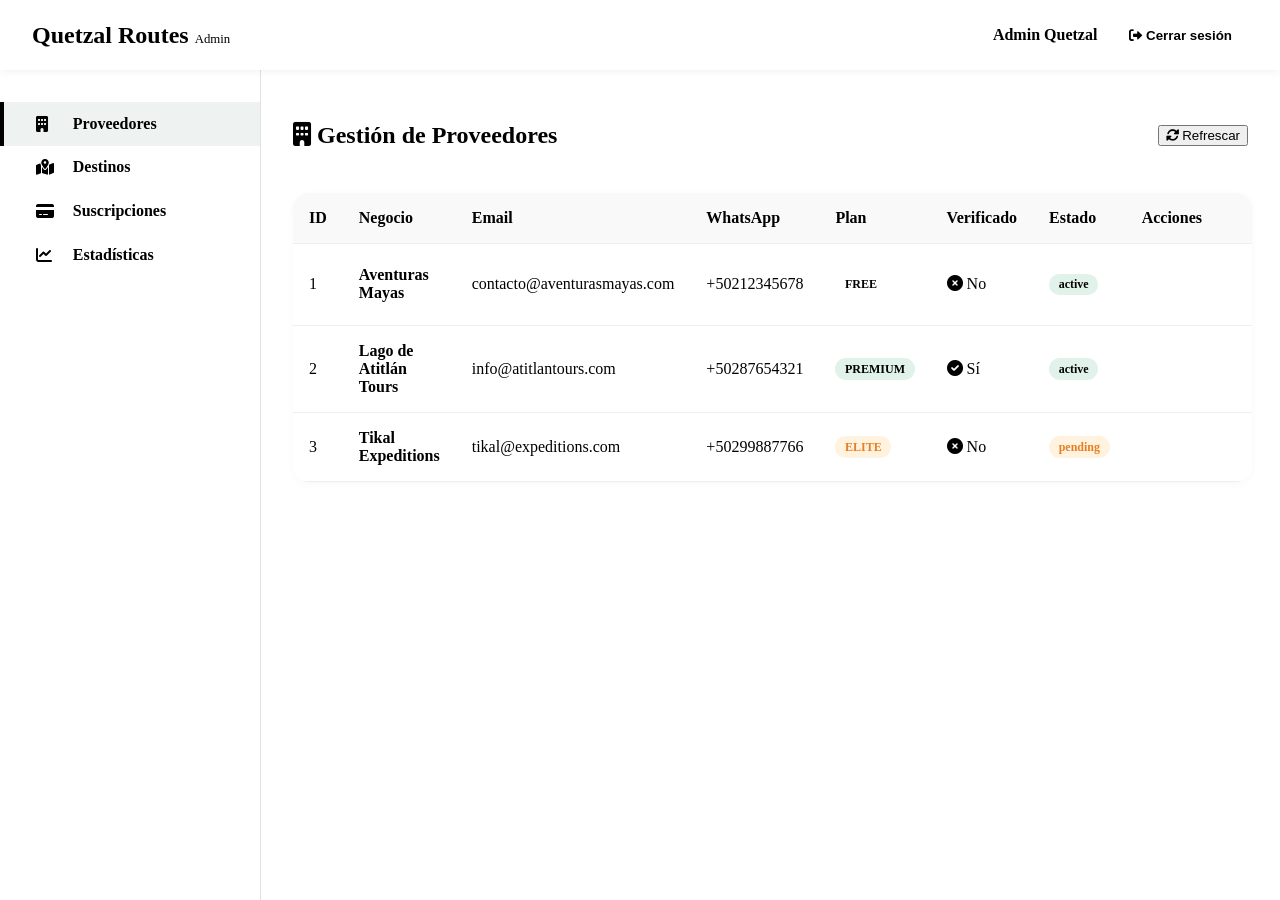
==== Fronted/html/admin.html @ 0e850593 "First commit" ====
<!DOCTYPE html>
<html lang="es">
<head>
  <meta charset="UTF-8">
  <meta name="viewport" content="width=device-width, initial-scale=1.0, user-scalable=yes">
  <title>Quetzal Routes | Panel de Administración</title>
  <!-- Google Fonts -->
  <link href="https://fonts.googleapis.com/css2?family=Montserrat:wght@400;500;600;700;800&family=Open+Sans:wght@400;600;700&display=swap" rel="stylesheet">
  <!-- Font Awesome 6 (gratuito) para iconos -->
  <link rel="stylesheet" href="https://cdnjs.cloudflare.com/ajax/libs/font-awesome/6.0.0-beta3/css/all.min.css">
  <!-- Estilos base y componentes -->
  <link rel="stylesheet" href="css/base.css">
  <link rel="stylesheet" href="css/components.css">
  <style>
    /* Estilos específicos del panel de admin */
    :root {
      --admin-sidebar-width: 260px;
      --admin-header-height: 70px;
    }

    body {
      background-color: var(--blanco-crudo);
      margin: 0;
      padding: 0;
      font-family: var(--font-cuerpo);
    }

    /* Header de admin */
    .admin-header {
      background: white;
      box-shadow: 0 2px 8px rgba(0,0,0,0.05);
      height: var(--admin-header-height);
      display: flex;
      align-items: center;
      justify-content: space-between;
      padding: 0 2rem;
      position: sticky;
      top: 0;
      z-index: 100;
    }

    .logo-area h1 {
      font-family: var(--font-titulo);
      font-size: 1.5rem;
      color: var(--verde-quetzal);
      margin: 0;
    }
    .logo-area span {
      font-size: 0.8rem;
      color: var(--gris-texto);
      font-weight: normal;
    }

    .admin-user {
      display: flex;
      align-items: center;
      gap: 1rem;
    }
    .admin-user span {
      font-weight: 600;
      color: var(--negro-suave);
    }
    .btn-logout {
      background: none;
      border: 1px solid var(--rojo-huipil);
      color: var(--rojo-huipil);
      padding: 0.4rem 1rem;
      border-radius: 30px;
      cursor: pointer;
      font-weight: 600;
      transition: all 0.2s;
    }
    .btn-logout:hover {
      background: var(--rojo-huipil);
      color: white;
    }

    /* Layout con sidebar */
    .admin-layout {
      display: flex;
      min-height: calc(100vh - var(--admin-header-height));
    }

    .admin-sidebar {
      width: var(--admin-sidebar-width);
      background: white;
      border-right: 1px solid #e0e0e0;
      padding: 2rem 0;
    }

    .admin-sidebar ul {
      list-style: none;
      padding: 0;
      margin: 0;
    }

    .admin-sidebar li {
      padding: 0.8rem 2rem;
      display: flex;
      align-items: center;
      gap: 0.8rem;
      font-weight: 600;
      color: var(--negro-suave);
      cursor: pointer;
      transition: all 0.2s;
      border-left: 4px solid transparent;
    }

    .admin-sidebar li i {
      width: 24px;
      color: var(--verde-quetzal);
    }

    .admin-sidebar li.active {
      background-color: rgba(45, 106, 79, 0.08);
      border-left-color: var(--verde-quetzal);
      color: var(--verde-quetzal);
    }

    .admin-sidebar li:hover:not(.active) {
      background-color: #f5f5f5;
    }

    /* Contenido principal */
    .admin-content {
      flex: 1;
      padding: 2rem;
      overflow-x: auto;
    }

    .stats-grid {
      display: grid;
      grid-template-columns: repeat(auto-fit, minmax(240px, 1fr));
      gap: 1.5rem;
      margin-bottom: 2rem;
    }

    .stat-card {
      background: white;
      border-radius: 20px;
      padding: 1.5rem;
      box-shadow: 0 4px 12px rgba(0,0,0,0.05);
      text-align: center;
    }
    .stat-card i {
      font-size: 2.5rem;
      color: var(--verde-quetzal);
    }
    .stat-number {
      font-size: 2.2rem;
      font-weight: 800;
      margin: 0.5rem 0;
      color: var(--negro-suave);
    }
    .stat-label {
      color: var(--gris-texto);
    }

    .admin-table {
      width: 100%;
      background: white;
      border-radius: 16px;
      border-collapse: collapse;
      overflow: hidden;
      box-shadow: 0 2px 8px rgba(0,0,0,0.03);
    }
    .admin-table th, .admin-table td {
      padding: 1rem;
      text-align: left;
      border-bottom: 1px solid #eee;
    }
    .admin-table th {
      background-color: #f9f9f9;
      font-weight: 700;
      color: var(--negro-suave);
    }
    .badge {
      display: inline-block;
      padding: 0.2rem 0.6rem;
      border-radius: 30px;
      font-size: 0.75rem;
      font-weight: 600;
    }
    .badge-success {
      background: #e0f2e9;
      color: var(--verde-quetzal);
    }
    .badge-warning {
      background: #fff3e0;
      color: #e67e22;
    }
    .badge-danger {
      background: #ffe6e5;
      color: var(--rojo-huipil);
    }
    .btn-sm {
      padding: 0.3rem 0.8rem;
      font-size: 0.8rem;
      border-radius: 30px;
      border: none;
      cursor: pointer;
      margin: 0 0.2rem;
    }
    .btn-approve {
      background: var(--verde-claro);
      color: white;
    }
    .btn-reject {
      background: #ccc;
      color: #333;
    }
    .btn-suspend {
      background: var(--rojo-huipil);
      color: white;
    }

    @media (max-width: 768px) {
      .admin-layout {
        flex-direction: column;
      }
      .admin-sidebar {
        width: 100%;
        padding: 0;
        border-right: none;
        border-bottom: 1px solid #e0e0e0;
      }
      .admin-sidebar ul {
        display: flex;
        overflow-x: auto;
      }
      .admin-sidebar li {
        white-space: nowrap;
        border-left: none;
        border-bottom: 3px solid transparent;
      }
      .admin-sidebar li.active {
        border-left-color: transparent;
        border-bottom-color: var(--verde-quetzal);
      }
      .admin-content {
        padding: 1rem;
      }
    }
  </style>
</head>
<body>

<header class="admin-header">
  <div class="logo-area">
    <h1>Quetzal Routes <span>Admin</span></h1>
  </div>
  <div class="admin-user">
    <span id="adminName">Administrador</span>
    <button id="logoutBtn" class="btn-logout"><i class="fas fa-sign-out-alt"></i> Cerrar sesión</button>
  </div>
</header>

<div class="admin-layout">
  <aside class="admin-sidebar">
    <ul>
      <li data-tab="providers" class="active">
        <i class="fas fa-building"></i> <span>Proveedores</span>
      </li>
      <li data-tab="destinations">
        <i class="fas fa-map-marked-alt"></i> <span>Destinos</span>
      </li>
      <li data-tab="subscriptions">
        <i class="fas fa-credit-card"></i> <span>Suscripciones</span>
      </li>
      <li data-tab="stats">
        <i class="fas fa-chart-line"></i> <span>Estadísticas</span>
      </li>
    </ul>
  </aside>

  <main class="admin-content" id="adminContent">
    <!-- El contenido se carga dinámicamente con JS -->
    <div style="text-align: center; padding: 3rem;">Cargando panel...</div>
  </main>
</div>

<script>
  // --------------------------------------------------------------
  // MOCK DATA (simula respuesta del backend)
  // En producción, reemplazar por llamadas reales a api.js
  // --------------------------------------------------------------
  const mockProviders = [
    { id: 1, business_name: "Aventuras Mayas", contact_email: "contacto@aventurasmayas.com", whatsapp: "+50212345678", verified: false, plan: "free", status: "active" },
    { id: 2, business_name: "Lago de Atitlán Tours", contact_email: "info@atitlantours.com", whatsapp: "+50287654321", verified: true, plan: "premium", status: "active" },
    { id: 3, business_name: "Tikal Expeditions", contact_email: "tikal@expeditions.com", whatsapp: "+50299887766", verified: false, plan: "elite", status: "pending" }
  ];

  const mockDestinations = [
    { id: 1, title: "Pacaya Volcano Hike", provider: "Aventuras Mayas", category: "aventura", department: "Escuintla", status: "active", verified: true },
    { id: 2, title: "Chichicastenango Market", provider: "Lago de Atitlán Tours", category: "cultura", department: "Quiché", status: "pending", verified: false },
    { id: 3, title: "Semuc Champey", provider: "Tikal Expeditions", category: "naturaleza", department: "Alta Verapaz", status: "active", verified: true }
  ];

  const mockSubscriptions = [
    { id: 1, provider: "Aventuras Mayas", plan: "free", amount: 0, start_date: "2025-01-01", end_date: "2026-01-01", status: "active" },
    { id: 2, provider: "Lago de Atitlán Tours", plan: "premium", amount: 299, start_date: "2025-02-01", end_date: "2025-08-01", status: "active" },
    { id: 3, provider: "Tikal Expeditions", plan: "elite", amount: 599, start_date: "2025-03-01", end_date: "2025-09-01", status: "active" }
  ];

  const mockStats = {
    totalProviders: 12,
    totalTourists: 345,
    totalDestinations: 48,
    pendingDestinations: 5,
    totalBookings: 187,
    totalCommission: 4580.50
  };

  // Funciones simuladas de API (reemplazar con tus módulos reales)
  async function fetchProviders() { return [...mockProviders]; }
  async function fetchDestinations() { return [...mockDestinations]; }
  async function fetchSubscriptions() { return [...mockSubscriptions]; }
  async function fetchStats() { return {...mockStats}; }
  async function updateProviderVerification(providerId, verified) { 
    console.log(`Actualizar proveedor ${providerId} verified=${verified}`);
    // Simular éxito
    return true;
  }
  async function updateDestinationStatus(destId, approved) {
    console.log(`Aprobar destino ${destId} => ${approved}`);
    return true;
  }

  // Utilidad para mostrar notificaciones
  function showToast(message, type = 'success') {
    // Si existe la función global de ui.js se puede usar, si no, alert simple
    if (typeof window.showToast === 'function') {
      window.showToast(message, type);
    } else {
      alert(message);
    }
  }

  // Renderizado de cada tab
  let currentTab = 'providers';

  function renderProvidersTab() {
    fetchProviders().then(providers => {
      const html = `
        <div style="display: flex; justify-content: space-between; align-items: center; margin-bottom: 1.5rem;">
          <h2><i class="fas fa-building"></i> Gestión de Proveedores</h2>
          <button class="btn btn-primary" id="refreshProviders"><i class="fas fa-sync-alt"></i> Refrescar</button>
        </div>
        <div class="table-responsive">
          <table class="admin-table">
            <thead>
              <tr><th>ID</th><th>Negocio</th><th>Email</th><th>WhatsApp</th><th>Plan</th><th>Verificado</th><th>Estado</th><th>Acciones</th></tr>
            </thead>
            <tbody>
              ${providers.map(p => `
                <tr>
                  <td>${p.id}</td>
                  <td><strong>${p.business_name}</strong></td>
                  <td>${p.contact_email}</td>
                  <td>${p.whatsapp}</td>
                  <td><span class="badge ${p.plan === 'premium' ? 'badge-success' : (p.plan === 'elite' ? 'badge-warning' : 'badge')}">${p.plan.toUpperCase()}</span></td>
                  <td>${p.verified ? '<i class="fas fa-check-circle" style="color: var(--verde-quetzal);"></i> Sí' : '<i class="fas fa-times-circle" style="color: var(--rojo-huipil);"></i> No'}</td>
                  <td><span class="badge ${p.status === 'active' ? 'badge-success' : 'badge-warning'}">${p.status}</span></td>
                  <td>
                    ${!p.verified ? `<button class="btn-sm btn-approve" data-id="${p.id}" data-action="verify">Verificar</button>` : ''}
                    ${p.status === 'active' ? `<button class="btn-sm btn-suspend" data-id="${p.id}" data-action="suspend">Suspender</button>` : ''}
                  </td>
                </tr>
              `).join('')}
            </tbody>
          </table>
        </div>
      `;
      document.getElementById('adminContent').innerHTML = html;

      // Bind eventos
      document.querySelectorAll('[data-action="verify"]').forEach(btn => {
        btn.addEventListener('click', async (e) => {
          const id = parseInt(btn.dataset.id);
          await updateProviderVerification(id, true);
          showToast('Proveedor verificado correctamente', 'success');
          renderProvidersTab(); // recargar
        });
      });
      document.querySelectorAll('[data-action="suspend"]').forEach(btn => {
        btn.addEventListener('click', async () => {
          showToast('Función de suspensión implementada en backend', 'info');
        });
      });
      if(document.getElementById('refreshProviders')) {
        document.getElementById('refreshProviders').addEventListener('click', () => renderProvidersTab());
      }
    });
  }

  function renderDestinationsTab() {
    fetchDestinations().then(dests => {
      const html = `
        <h2><i class="fas fa-map-marked-alt"></i> Moderación de Destinos</h2>
        <div class="table-responsive">
          <table class="admin-table">
            <thead><tr><th>ID</th><th>Título</th><th>Proveedor</th><th>Categoría</th><th>Departamento</th><th>Estado</th><th>Verificado</th><th>Acciones</th></tr></thead>
            <tbody>
              ${dests.map(d => `
                <tr>
                  <td>${d.id}</td>
                  <td>${d.title}</td>
                  <td>${d.provider}</td>
                  <td>${d.category}</td>
                  <td>${d.department}</td>
                  <td><span class="badge ${d.status === 'active' ? 'badge-success' : 'badge-warning'}">${d.status}</span></td>
                  <td>${d.verified ? '✅' : '❌'}</td>
                  <td>
                    ${d.status === 'pending' ? `<button class="btn-sm btn-approve" data-id="${d.id}" data-action="approve">Aprobar</button>
                    <button class="btn-sm btn-reject" data-id="${d.id}" data-action="reject">Rechazar</button>` : '—'}
                  </td>
                </tr>
              `).join('')}
            </tbody>
          </table>
        </div>
      `;
      document.getElementById('adminContent').innerHTML = html;
      document.querySelectorAll('[data-action="approve"]').forEach(btn => {
        btn.addEventListener('click', async (e) => {
          const id = parseInt(btn.dataset.id);
          await updateDestinationStatus(id, true);
          showToast('Destino aprobado y visible en la web', 'success');
          renderDestinationsTab();
        });
      });
      document.querySelectorAll('[data-action="reject"]').forEach(btn => {
        btn.addEventListener('click', async () => {
          showToast('Destino rechazado (simulado)', 'info');
        });
      });
    });
  }

  function renderSubscriptionsTab() {
    fetchSubscriptions().then(subs => {
      const html = `
        <h2><i class="fas fa-credit-card"></i> Planes y Suscripciones Activas</h2>
        <div class="table-responsive">
          <table class="admin-table">
            <thead><tr><th>Proveedor</th><th>Plan</th><th>Monto (Q)</th><th>Inicio</th><th>Fin</th><th>Estado</th></tr></thead>
            <tbody>
              ${subs.map(s => `
                <tr>
                  <td><strong>${s.provider}</strong></td>
                  <td><span class="badge ${s.plan === 'premium' ? 'badge-success' : (s.plan === 'elite' ? 'badge-warning' : '')}">${s.plan.toUpperCase()}</span></td>
                  <td>Q${s.amount}</td>
                  <td>${s.start_date}</td>
                  <td>${s.end_date}</td>
                  <td><span class="badge badge-success">${s.status}</span></td>
                </tr>
              `).join('')}
            </tbody>
          </table>
        </div>
        <div class="note" style="margin-top: 2rem; background: #fef9e6; padding: 1rem; border-radius: 16px;">
          <i class="fas fa-info-circle"></i> Los pagos se procesan vía sistema externo. Aquí solo visualización.
        </div>
      `;
      document.getElementById('adminContent').innerHTML = html;
    });
  }

  function renderStatsTab() {
    fetchStats().then(stats => {
      const html = `
        <h2><i class="fas fa-chart-line"></i> Estadísticas Generales</h2>
        <div class="stats-grid">
          <div class="stat-card"><i class="fas fa-users"></i><div class="stat-number">${stats.totalProviders + stats.totalTourists}</div><div class="stat-label">Usuarios totales</div><small>${stats.totalProviders} proveedores · ${stats.totalTourists} turistas</small></div>
          <div class="stat-card"><i class="fas fa-map-marker-alt"></i><div class="stat-number">${stats.totalDestinations}</div><div class="stat-label">Destinos activos</div><small>${stats.pendingDestinations} pendientes de aprobar</small></div>
          <div class="stat-card"><i class="fas fa-calendar-check"></i><div class="stat-number">${stats.totalBookings}</div><div class="stat-label">Reservas realizadas</div></div>
          <div class="stat-card"><i class="fas fa-coins"></i><div class="stat-number">Q${stats.totalCommission.toFixed(2)}</div><div class="stat-label">Comisiones generadas (10%)</div></div>
        </div>
        <div style="background: white; border-radius: 20px; padding: 1.5rem; margin-top: 1rem;">
          <h3>Resumen ejecutivo</h3>
          <p>El marketplace ha generado ${stats.totalBookings} reservas en el último mes. El plan Elite es el más demandado entre proveedores verificados. Guatemala sigue creciendo como destino turístico.</p>
        </div>
      `;
      document.getElementById('adminContent').innerHTML = html;
    });
  }

  function loadTab(tabName) {
    currentTab = tabName;
    // Actualizar clase activa en sidebar
    document.querySelectorAll('.admin-sidebar li').forEach(li => {
      li.classList.remove('active');
      if(li.dataset.tab === tabName) li.classList.add('active');
    });
    switch(tabName) {
      case 'providers': renderProvidersTab(); break;
      case 'destinations': renderDestinationsTab(); break;
      case 'subscriptions': renderSubscriptionsTab(); break;
      case 'stats': renderStatsTab(); break;
      default: renderProvidersTab();
    }
  }

  // Eventos sidebar
  document.querySelectorAll('.admin-sidebar li').forEach(li => {
    li.addEventListener('click', () => {
      loadTab(li.dataset.tab);
    });
  });

  // Logout simulado (debe integrarse con auth.js)
  document.getElementById('logoutBtn').addEventListener('click', () => {
    if(confirm('¿Cerrar sesión de administración?')) {
      // Llamada a logout real: window.location.href = 'login.html';
      alert('Sesión cerrada. Redirigiendo al login...');
      // window.location.href = 'login.html';
    }
  });

  // Simular nombre de admin (desde localStorage o sesión)
  document.getElementById('adminName').innerText = 'Admin Quetzal';

  // Cargar pestaña inicial
  loadTab('providers');
</script>
</body>
</html>
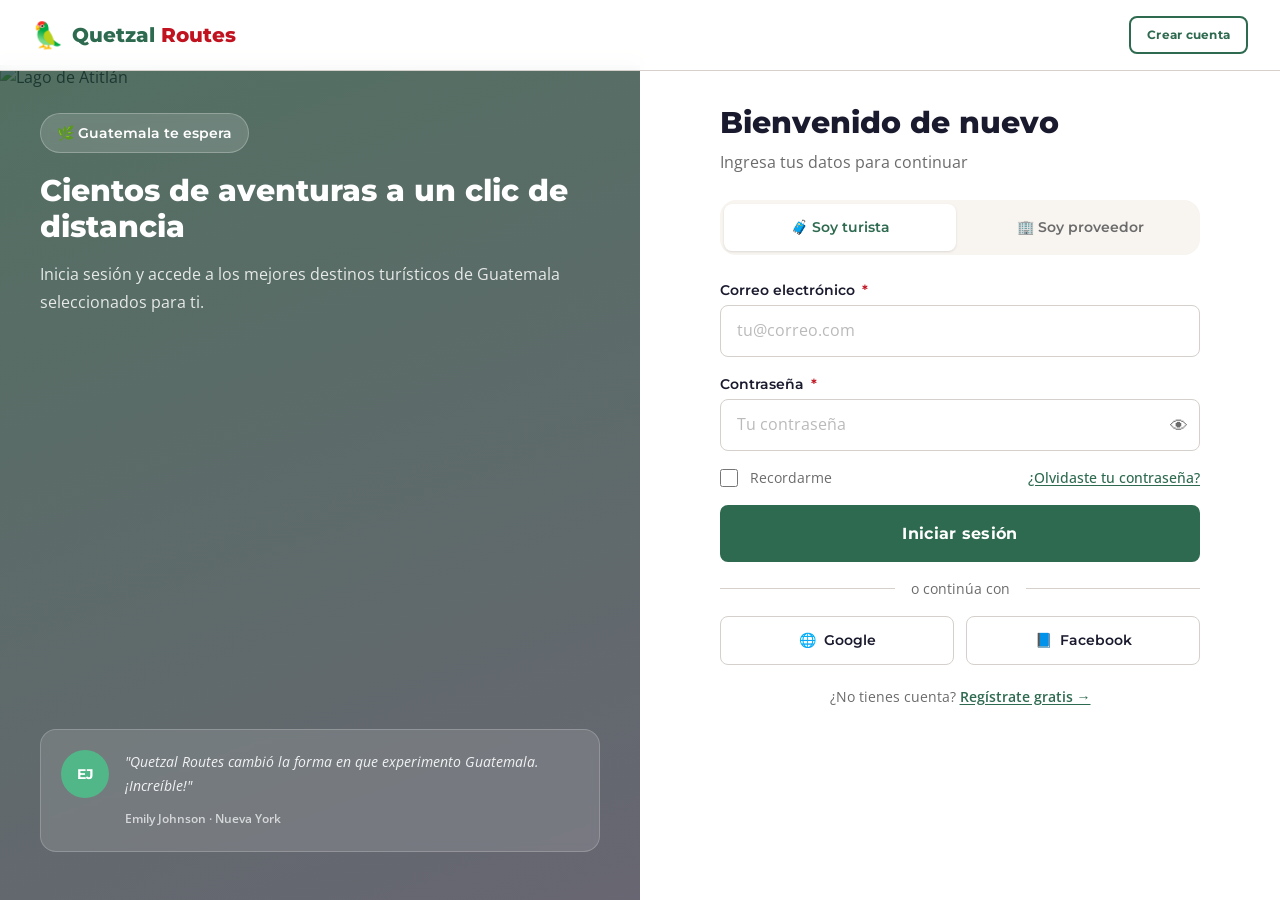
==== commit 31e95c21: "panel Admin admin.html corregido y mejorado visualmente" ====
--- a/Fronted/html/admin.html
+++ b/Fronted/html/admin.html
@@ -4,32 +4,29 @@
   <meta charset="UTF-8">
   <meta name="viewport" content="width=device-width, initial-scale=1.0, user-scalable=yes">
   <title>Quetzal Routes | Panel de Administración</title>
-  <!-- Google Fonts -->
   <link href="https://fonts.googleapis.com/css2?family=Montserrat:wght@400;500;600;700;800&family=Open+Sans:wght@400;600;700&display=swap" rel="stylesheet">
-  <!-- Font Awesome 6 (gratuito) para iconos -->
   <link rel="stylesheet" href="https://cdnjs.cloudflare.com/ajax/libs/font-awesome/6.0.0-beta3/css/all.min.css">
-  <!-- Estilos base y componentes -->
-  <link rel="stylesheet" href="css/base.css">
-  <link rel="stylesheet" href="css/components.css">
+  <link rel="stylesheet" href="../css/base.css">
+  <link rel="stylesheet" href="../css/components.css">
   <style>
-    /* Estilos específicos del panel de admin */
+    /* ── Layout base ─────────────────────────────────────────── */
     :root {
-      --admin-sidebar-width: 260px;
-      --admin-header-height: 70px;
+      --admin-sidebar-w: 260px;
+      --admin-header-h: 68px;
     }
 
     body {
-      background-color: var(--blanco-crudo);
+      background: var(--bg-principal);
       margin: 0;
       padding: 0;
       font-family: var(--font-cuerpo);
     }
 
-    /* Header de admin */
+    /* ── Header ─────────────────────────────────────────────── */
     .admin-header {
-      background: white;
-      box-shadow: 0 2px 8px rgba(0,0,0,0.05);
-      height: var(--admin-header-height);
+      background: var(--bg-tarjeta);
+      box-shadow: var(--shadow-sm);
+      height: var(--admin-header-h);
       display: flex;
       align-items: center;
       justify-content: space-between;
@@ -37,491 +34,1086 @@
       position: sticky;
       top: 0;
       z-index: 100;
-    }
-
-    .logo-area h1 {
+      border-bottom: 1px solid var(--gris-borde);
+    }
+
+    .admin-brand {
+      display: flex;
+      align-items: center;
+      gap: 0.6rem;
+    }
+    .admin-brand-icon {
+      font-size: 1.5rem;
+    }
+    .admin-brand h1 {
       font-family: var(--font-titulo);
-      font-size: 1.5rem;
+      font-size: 1.3rem;
       color: var(--verde-quetzal);
       margin: 0;
-    }
-    .logo-area span {
-      font-size: 0.8rem;
-      color: var(--gris-texto);
-      font-weight: normal;
-    }
-
-    .admin-user {
+      line-height: 1;
+    }
+    .admin-brand-tag {
+      display: inline-block;
+      background: var(--verde-quetzal);
+      color: #fff;
+      font-size: 0.65rem;
+      font-weight: 700;
+      padding: 2px 7px;
+      border-radius: var(--radius-full);
+      letter-spacing: 0.06em;
+      text-transform: uppercase;
+      margin-left: 0.3rem;
+      vertical-align: middle;
+    }
+
+    .admin-header-right {
       display: flex;
       align-items: center;
       gap: 1rem;
     }
-    .admin-user span {
-      font-weight: 600;
+    .admin-user-info {
+      text-align: right;
+    }
+    .admin-user-name {
+      display: block;
+      font-weight: 700;
+      font-size: 0.9rem;
       color: var(--negro-suave);
+      line-height: 1.2;
+    }
+    .admin-user-role {
+      font-size: 0.75rem;
+      color: var(--gris-texto);
+    }
+    .admin-avatar {
+      width: 38px;
+      height: 38px;
+      border-radius: var(--radius-full);
+      background: linear-gradient(135deg, var(--verde-quetzal), var(--verde-claro));
+      color: #fff;
+      display: flex;
+      align-items: center;
+      justify-content: center;
+      font-weight: 800;
+      font-size: 0.85rem;
+      font-family: var(--font-titulo);
     }
     .btn-logout {
       background: none;
-      border: 1px solid var(--rojo-huipil);
+      border: 1.5px solid var(--rojo-huipil);
       color: var(--rojo-huipil);
       padding: 0.4rem 1rem;
-      border-radius: 30px;
+      border-radius: var(--radius-full);
       cursor: pointer;
-      font-weight: 600;
+      font-weight: 700;
+      font-size: 0.85rem;
       transition: all 0.2s;
+      display: flex;
+      align-items: center;
+      gap: 0.4rem;
     }
     .btn-logout:hover {
       background: var(--rojo-huipil);
       color: white;
     }
 
-    /* Layout con sidebar */
+    /* ── Layout sidebar + contenido ─────────────────────────── */
     .admin-layout {
       display: flex;
-      min-height: calc(100vh - var(--admin-header-height));
+      min-height: calc(100vh - var(--admin-header-h));
     }
 
     .admin-sidebar {
-      width: var(--admin-sidebar-width);
-      background: white;
-      border-right: 1px solid #e0e0e0;
-      padding: 2rem 0;
-    }
-
+      width: var(--admin-sidebar-w);
+      background: var(--bg-tarjeta);
+      border-right: 1px solid var(--gris-borde);
+      padding: 1.5rem 0;
+      flex-shrink: 0;
+    }
+    .admin-sidebar-section {
+      font-size: 0.7rem;
+      font-weight: 700;
+      color: var(--gris-texto);
+      text-transform: uppercase;
+      letter-spacing: 0.08em;
+      padding: 0.8rem 1.5rem 0.4rem;
+      margin-top: 0.5rem;
+    }
     .admin-sidebar ul {
       list-style: none;
       padding: 0;
       margin: 0;
     }
-
     .admin-sidebar li {
-      padding: 0.8rem 2rem;
+      padding: 0.75rem 1.5rem;
       display: flex;
       align-items: center;
-      gap: 0.8rem;
+      gap: 0.75rem;
       font-weight: 600;
+      font-size: 0.9rem;
       color: var(--negro-suave);
       cursor: pointer;
-      transition: all 0.2s;
-      border-left: 4px solid transparent;
-    }
-
+      transition: all 0.18s;
+      border-left: 3px solid transparent;
+      user-select: none;
+    }
     .admin-sidebar li i {
-      width: 24px;
-      color: var(--verde-quetzal);
-    }
-
+      width: 20px;
+      color: var(--gris-texto);
+      font-size: 0.9rem;
+      transition: color 0.18s;
+    }
     .admin-sidebar li.active {
-      background-color: rgba(45, 106, 79, 0.08);
+      background: rgba(45, 106, 79, 0.08);
       border-left-color: var(--verde-quetzal);
       color: var(--verde-quetzal);
     }
-
+    .admin-sidebar li.active i { color: var(--verde-quetzal); }
     .admin-sidebar li:hover:not(.active) {
-      background-color: #f5f5f5;
-    }
-
-    /* Contenido principal */
+      background: var(--gris-claro);
+    }
+
+    /* Badge de contador en el menú */
+    .nav-badge {
+      margin-left: auto;
+      background: var(--rojo-huipil);
+      color: #fff;
+      font-size: 0.65rem;
+      font-weight: 800;
+      padding: 2px 7px;
+      border-radius: var(--radius-full);
+      min-width: 20px;
+      text-align: center;
+    }
+
+    /* ── Contenido principal ─────────────────────────────────── */
     .admin-content {
       flex: 1;
       padding: 2rem;
       overflow-x: auto;
-    }
-
+      min-width: 0;
+    }
+
+    /* ── Encabezado de sección ───────────────────────────────── */
+    .section-header {
+      display: flex;
+      align-items: center;
+      justify-content: space-between;
+      margin-bottom: 1.5rem;
+      flex-wrap: wrap;
+      gap: 1rem;
+    }
+    .section-header h2 {
+      font-family: var(--font-titulo);
+      font-size: 1.4rem;
+      color: var(--negro-suave);
+      margin: 0;
+      display: flex;
+      align-items: center;
+      gap: 0.6rem;
+    }
+    .section-header h2 i { color: var(--verde-quetzal); font-size: 1.2rem; }
+
+    /* ── Stats grid ─────────────────────────────────────────── */
     .stats-grid {
       display: grid;
-      grid-template-columns: repeat(auto-fit, minmax(240px, 1fr));
-      gap: 1.5rem;
+      grid-template-columns: repeat(auto-fit, minmax(200px, 1fr));
+      gap: 1.25rem;
       margin-bottom: 2rem;
     }
-
     .stat-card {
-      background: white;
-      border-radius: 20px;
+      background: var(--bg-tarjeta);
+      border-radius: var(--radius-xl);
       padding: 1.5rem;
-      box-shadow: 0 4px 12px rgba(0,0,0,0.05);
-      text-align: center;
-    }
-    .stat-card i {
-      font-size: 2.5rem;
-      color: var(--verde-quetzal);
+      box-shadow: var(--shadow-sm);
+      border: 1px solid var(--gris-borde);
+      display: flex;
+      flex-direction: column;
+      gap: 0.5rem;
+    }
+    .stat-card-icon {
+      font-size: 1.8rem;
     }
     .stat-number {
-      font-size: 2.2rem;
+      font-family: var(--font-titulo);
+      font-size: 2rem;
       font-weight: 800;
-      margin: 0.5rem 0;
       color: var(--negro-suave);
+      line-height: 1;
     }
     .stat-label {
+      font-size: 0.85rem;
       color: var(--gris-texto);
-    }
-
+      font-weight: 600;
+    }
+    .stat-sub {
+      font-size: 0.75rem;
+      color: var(--gris-texto);
+    }
+    .stat-card.highlight { border-color: var(--verde-quetzal); }
+    .stat-card.highlight .stat-number { color: var(--verde-quetzal); }
+
+    /* ── Tabla admin ─────────────────────────────────────────── */
+    .table-wrapper {
+      background: var(--bg-tarjeta);
+      border-radius: var(--radius-xl);
+      border: 1px solid var(--gris-borde);
+      box-shadow: var(--shadow-sm);
+      overflow: hidden;
+    }
     .admin-table {
       width: 100%;
-      background: white;
-      border-radius: 16px;
       border-collapse: collapse;
-      overflow: hidden;
-      box-shadow: 0 2px 8px rgba(0,0,0,0.03);
-    }
-    .admin-table th, .admin-table td {
-      padding: 1rem;
+    }
+    .admin-table th,
+    .admin-table td {
+      padding: 0.9rem 1.1rem;
       text-align: left;
-      border-bottom: 1px solid #eee;
+      border-bottom: 1px solid var(--gris-borde);
+      font-size: 0.88rem;
     }
     .admin-table th {
-      background-color: #f9f9f9;
+      background: var(--gris-claro);
       font-weight: 700;
       color: var(--negro-suave);
-    }
-    .badge {
-      display: inline-block;
-      padding: 0.2rem 0.6rem;
-      border-radius: 30px;
-      font-size: 0.75rem;
-      font-weight: 600;
-    }
-    .badge-success {
-      background: #e0f2e9;
-      color: var(--verde-quetzal);
-    }
-    .badge-warning {
-      background: #fff3e0;
-      color: #e67e22;
-    }
-    .badge-danger {
-      background: #ffe6e5;
-      color: var(--rojo-huipil);
-    }
-    .btn-sm {
-      padding: 0.3rem 0.8rem;
+      font-family: var(--font-titulo);
       font-size: 0.8rem;
-      border-radius: 30px;
+      text-transform: uppercase;
+      letter-spacing: 0.04em;
+    }
+    .admin-table tr:last-child td { border-bottom: none; }
+    .admin-table tr:hover td { background: rgba(45,106,79,0.03); }
+
+    /* ── Badges ─────────────────────────────────────────────── */
+    .badge { display: inline-block; padding: 0.2rem 0.65rem; border-radius: var(--radius-full); font-size: 0.75rem; font-weight: 700; }
+    .badge-free    { background: #f0f0f0; color: #666; }
+    .badge-premium { background: #d8f3dc; color: var(--verde-quetzal); }
+    .badge-elite   { background: #fff3cd; color: #856404; }
+    .badge-active  { background: #d8f3dc; color: var(--verde-quetzal); }
+    .badge-pending { background: #fff3cd; color: #856404; }
+    .badge-inactive{ background: #ffe6e5; color: var(--rojo-huipil); }
+    .badge-expired { background: #f0f0f0; color: #666; }
+
+    /* ── Botones de acción en tabla ──────────────────────────── */
+    .action-btns { display: flex; gap: 0.4rem; flex-wrap: wrap; }
+    .btn-action {
+      padding: 0.3rem 0.75rem;
+      font-size: 0.78rem;
+      border-radius: var(--radius-full);
       border: none;
       cursor: pointer;
-      margin: 0 0.2rem;
-    }
-    .btn-approve {
-      background: var(--verde-claro);
-      color: white;
-    }
-    .btn-reject {
-      background: #ccc;
-      color: #333;
-    }
-    .btn-suspend {
-      background: var(--rojo-huipil);
-      color: white;
-    }
-
-    @media (max-width: 768px) {
-      .admin-layout {
-        flex-direction: column;
-      }
+      font-weight: 700;
+      transition: opacity 0.15s, transform 0.15s;
+      display: inline-flex;
+      align-items: center;
+      gap: 0.3rem;
+    }
+    .btn-action:hover { opacity: 0.85; transform: translateY(-1px); }
+    .btn-action:active { transform: translateY(0); }
+    .btn-verify  { background: var(--verde-claro); color: white; }
+    .btn-approve { background: var(--verde-quetzal); color: white; }
+    .btn-reject  { background: #e0e0e0; color: #444; }
+    .btn-suspend { background: var(--rojo-huipil); color: white; }
+    .btn-restore { background: #60a5fa; color: white; }
+    .btn-view    { background: var(--negro-suave); color: white; }
+
+    /* ── Empty state ─────────────────────────────────────────── */
+    .empty-state {
+      text-align: center;
+      padding: 3rem 1rem;
+      color: var(--gris-texto);
+    }
+    .empty-state p { font-size: 2.5rem; margin-bottom: 0.5rem; }
+
+    /* ── Loader skeleton ─────────────────────────────────────── */
+    .skeleton {
+      background: linear-gradient(90deg, #f0f0f0 25%, #e0e0e0 50%, #f0f0f0 75%);
+      background-size: 200% 100%;
+      animation: shimmer 1.4s infinite;
+      border-radius: var(--radius-md);
+    }
+    @keyframes shimmer {
+      0% { background-position: 200% 0; }
+      100% { background-position: -200% 0; }
+    }
+
+    /* ── Info box ────────────────────────────────────────────── */
+    .info-box {
+      padding: 1rem 1.25rem;
+      border-radius: var(--radius-lg);
+      font-size: 0.85rem;
+      margin-top: 1rem;
+      display: flex;
+      align-items: flex-start;
+      gap: 0.6rem;
+    }
+    .info-box-yellow { background: #fef9e6; border: 1px solid #f5d87a; color: #856404; }
+    .info-box-green  { background: #d8f3dc; border: 1px solid #95d5b2; color: var(--verde-oscuro); }
+
+    /* ── Responsive ─────────────────────────────────────────── */
+    @media (max-width: 900px) {
+      .admin-layout { flex-direction: column; }
       .admin-sidebar {
         width: 100%;
         padding: 0;
         border-right: none;
-        border-bottom: 1px solid #e0e0e0;
+        border-bottom: 1px solid var(--gris-borde);
       }
-      .admin-sidebar ul {
-        display: flex;
-        overflow-x: auto;
-      }
+      .admin-sidebar ul { display: flex; overflow-x: auto; gap: 0; }
       .admin-sidebar li {
         white-space: nowrap;
         border-left: none;
         border-bottom: 3px solid transparent;
+        padding: 0.9rem 1rem;
       }
       .admin-sidebar li.active {
         border-left-color: transparent;
         border-bottom-color: var(--verde-quetzal);
       }
-      .admin-content {
-        padding: 1rem;
-      }
+      .admin-sidebar-section { display: none; }
+      .nav-badge { display: none; }
+      .admin-content { padding: 1rem; }
+      .stats-grid { grid-template-columns: repeat(2, 1fr); }
+    }
+
+    @media (max-width: 480px) {
+      .admin-header { padding: 0 1rem; }
+      .admin-user-info { display: none; }
+      .stats-grid { grid-template-columns: 1fr 1fr; }
+      .admin-table th, .admin-table td { padding: 0.65rem 0.75rem; }
     }
   </style>
 </head>
 <body>
 
+<!-- ══════════════════════════════════════════════════════════
+     HEADER
+══════════════════════════════════════════════════════════ -->
 <header class="admin-header">
-  <div class="logo-area">
-    <h1>Quetzal Routes <span>Admin</span></h1>
+  <div class="admin-brand">
+    <span class="admin-brand-icon">🦜</span>
+    <h1>Quetzal Routes <span class="admin-brand-tag">Admin</span></h1>
   </div>
-  <div class="admin-user">
-    <span id="adminName">Administrador</span>
-    <button id="logoutBtn" class="btn-logout"><i class="fas fa-sign-out-alt"></i> Cerrar sesión</button>
+  <div class="admin-header-right">
+    <div class="admin-user-info">
+      <span class="admin-user-name" id="adminName">Cargando...</span>
+      <span class="admin-user-role">Administrador</span>
+    </div>
+    <div class="admin-avatar" id="adminAvatar">QR</div>
+    <button id="logoutBtn" class="btn-logout">
+      <i class="fas fa-sign-out-alt"></i> Salir
+    </button>
   </div>
 </header>
 
+<!-- ══════════════════════════════════════════════════════════
+     LAYOUT PRINCIPAL
+══════════════════════════════════════════════════════════ -->
 <div class="admin-layout">
+
+  <!-- Sidebar -->
   <aside class="admin-sidebar">
+    <div class="admin-sidebar-section">Gestión</div>
     <ul>
-      <li data-tab="providers" class="active">
-        <i class="fas fa-building"></i> <span>Proveedores</span>
+      <li data-tab="stats" class="active">
+        <i class="fas fa-chart-line"></i>
+        <span>Dashboard</span>
+      </li>
+      <li data-tab="providers">
+        <i class="fas fa-building"></i>
+        <span>Proveedores</span>
+        <span class="nav-badge" id="badgeProviders" style="display:none"></span>
       </li>
       <li data-tab="destinations">
-        <i class="fas fa-map-marked-alt"></i> <span>Destinos</span>
+        <i class="fas fa-map-marked-alt"></i>
+        <span>Destinos</span>
+        <span class="nav-badge" id="badgeDestinations" style="display:none"></span>
       </li>
       <li data-tab="subscriptions">
-        <i class="fas fa-credit-card"></i> <span>Suscripciones</span>
+        <i class="fas fa-credit-card"></i>
+        <span>Suscripciones</span>
       </li>
-      <li data-tab="stats">
-        <i class="fas fa-chart-line"></i> <span>Estadísticas</span>
+      <li data-tab="bookings">
+        <i class="fas fa-calendar-check"></i>
+        <span>Reservas</span>
       </li>
     </ul>
   </aside>
 
+  <!-- Contenido principal -->
   <main class="admin-content" id="adminContent">
-    <!-- El contenido se carga dinámicamente con JS -->
-    <div style="text-align: center; padding: 3rem;">Cargando panel...</div>
+    <div style="text-align:center;padding:3rem;">
+      <div class="skeleton" style="height:24px;width:200px;margin:0 auto 1rem;"></div>
+      <div class="skeleton" style="height:16px;width:140px;margin:0 auto;"></div>
+    </div>
   </main>
+
 </div>
 
-<script>
-  // --------------------------------------------------------------
-  // MOCK DATA (simula respuesta del backend)
-  // En producción, reemplazar por llamadas reales a api.js
-  // --------------------------------------------------------------
-  const mockProviders = [
-    { id: 1, business_name: "Aventuras Mayas", contact_email: "contacto@aventurasmayas.com", whatsapp: "+50212345678", verified: false, plan: "free", status: "active" },
-    { id: 2, business_name: "Lago de Atitlán Tours", contact_email: "info@atitlantours.com", whatsapp: "+50287654321", verified: true, plan: "premium", status: "active" },
-    { id: 3, business_name: "Tikal Expeditions", contact_email: "tikal@expeditions.com", whatsapp: "+50299887766", verified: false, plan: "elite", status: "pending" }
-  ];
-
-  const mockDestinations = [
-    { id: 1, title: "Pacaya Volcano Hike", provider: "Aventuras Mayas", category: "aventura", department: "Escuintla", status: "active", verified: true },
-    { id: 2, title: "Chichicastenango Market", provider: "Lago de Atitlán Tours", category: "cultura", department: "Quiché", status: "pending", verified: false },
-    { id: 3, title: "Semuc Champey", provider: "Tikal Expeditions", category: "naturaleza", department: "Alta Verapaz", status: "active", verified: true }
-  ];
-
-  const mockSubscriptions = [
-    { id: 1, provider: "Aventuras Mayas", plan: "free", amount: 0, start_date: "2025-01-01", end_date: "2026-01-01", status: "active" },
-    { id: 2, provider: "Lago de Atitlán Tours", plan: "premium", amount: 299, start_date: "2025-02-01", end_date: "2025-08-01", status: "active" },
-    { id: 3, provider: "Tikal Expeditions", plan: "elite", amount: 599, start_date: "2025-03-01", end_date: "2025-09-01", status: "active" }
-  ];
-
-  const mockStats = {
-    totalProviders: 12,
-    totalTourists: 345,
-    totalDestinations: 48,
-    pendingDestinations: 5,
-    totalBookings: 187,
-    totalCommission: 4580.50
+<!-- ══════════════════════════════════════════════════════════
+     MÓDULOS JS — type="module" para importar los reales
+══════════════════════════════════════════════════════════ -->
+<script type="module">
+
+  // ── Imports desde los módulos reales del proyecto ──────────
+  import {
+    getCurrentUser,
+    requireAuth,
+    logoutUser,
+    hasRole,
+  } from '../js/auth.js';
+
+  import {
+    getAllDestinations,
+    getAllProviders,
+    getSubscriptionByProvider,
+    getBookingsByProvider,
+  } from '../js/api.js';
+
+  import { showToast } from '../js/ui.js';
+
+
+  // ══════════════════════════════════════════════════════════
+  // 1. PROTECCIÓN DE RUTA — Solo admins
+  // ══════════════════════════════════════════════════════════
+  requireAuth('admin');
+
+  // Pintar nombre y avatar del admin en el header
+  const me = getCurrentUser();
+  if (me) {
+    document.getElementById('adminName').textContent = me.name || 'Administrador';
+    const initials = (me.name || 'AD')
+      .split(' ').slice(0, 2).map(w => w[0]).join('').toUpperCase();
+    document.getElementById('adminAvatar').textContent = initials;
+  }
+
+  // Logout real
+  document.getElementById('logoutBtn').addEventListener('click', () => {
+    if (confirm('¿Cerrar sesión de administración?')) {
+      logoutUser();
+    }
+  });
+
+
+  // ══════════════════════════════════════════════════════════
+  // 2. ESTADO GLOBAL — Datos cargados una sola vez y cacheados
+  // ══════════════════════════════════════════════════════════
+  const _cache = {
+    providers:    null,
+    destinations: null,
+    subscriptions: null,
   };
 
-  // Funciones simuladas de API (reemplazar con tus módulos reales)
-  async function fetchProviders() { return [...mockProviders]; }
-  async function fetchDestinations() { return [...mockDestinations]; }
-  async function fetchSubscriptions() { return [...mockSubscriptions]; }
-  async function fetchStats() { return {...mockStats}; }
-  async function updateProviderVerification(providerId, verified) { 
-    console.log(`Actualizar proveedor ${providerId} verified=${verified}`);
-    // Simular éxito
-    return true;
-  }
-  async function updateDestinationStatus(destId, approved) {
-    console.log(`Aprobar destino ${destId} => ${approved}`);
-    return true;
-  }
-
-  // Utilidad para mostrar notificaciones
-  function showToast(message, type = 'success') {
-    // Si existe la función global de ui.js se puede usar, si no, alert simple
-    if (typeof window.showToast === 'function') {
-      window.showToast(message, type);
+  async function getProviders() {
+    if (!_cache.providers) _cache.providers = await getAllProviders();
+    return _cache.providers;
+  }
+
+  async function getDestinations() {
+    if (!_cache.destinations) _cache.destinations = await getAllDestinations();
+    return _cache.destinations;
+  }
+
+  async function getSubscriptions() {
+    if (_cache.subscriptions) return _cache.subscriptions;
+    const providers = await getProviders();
+    const subs = await Promise.all(
+      providers.map(p => getSubscriptionByProvider(p.id).then(s => s
+        ? { ...s, business_name: p.business_name, contact_email: p.contact_email }
+        : null
+      ))
+    );
+    _cache.subscriptions = subs.filter(Boolean);
+    return _cache.subscriptions;
+  }
+
+  function invalidateCache() {
+    _cache.providers     = null;
+    _cache.destinations  = null;
+    _cache.subscriptions = null;
+  }
+
+
+  // ══════════════════════════════════════════════════════════
+  // 3. HELPERS DE RENDER
+  // ══════════════════════════════════════════════════════════
+  function planBadge(plan) {
+    const map = { free: 'badge-free', premium: 'badge-premium', elite: 'badge-elite' };
+    return `<span class="badge ${map[plan] || ''}">${(plan || 'free').toUpperCase()}</span>`;
+  }
+
+  function statusBadge(status) {
+    const map = { active:'badge-active', pending:'badge-pending', inactive:'badge-inactive', expired:'badge-expired' };
+    const labels = { active:'Activo', pending:'Pendiente', inactive:'Inactivo', expired:'Expirado' };
+    return `<span class="badge ${map[status] || 'badge-pending'}">${labels[status] || status}</span>`;
+  }
+
+  function verifiedBadge(v) {
+    return v
+      ? `<span style="color:var(--verde-quetzal);font-weight:700;">✔ Verificado</span>`
+      : `<span style="color:var(--gris-texto);">— Sin verificar</span>`;
+  }
+
+  function setContent(html) {
+    document.getElementById('adminContent').innerHTML = html;
+  }
+
+  function updateNavBadge(id, count) {
+    const el = document.getElementById(id);
+    if (!el) return;
+    if (count > 0) {
+      el.textContent = count;
+      el.style.display = 'inline-block';
     } else {
-      alert(message);
-    }
-  }
-
-  // Renderizado de cada tab
-  let currentTab = 'providers';
-
-  function renderProvidersTab() {
-    fetchProviders().then(providers => {
-      const html = `
-        <div style="display: flex; justify-content: space-between; align-items: center; margin-bottom: 1.5rem;">
-          <h2><i class="fas fa-building"></i> Gestión de Proveedores</h2>
-          <button class="btn btn-primary" id="refreshProviders"><i class="fas fa-sync-alt"></i> Refrescar</button>
-        </div>
-        <div class="table-responsive">
+      el.style.display = 'none';
+    }
+  }
+
+
+  // ══════════════════════════════════════════════════════════
+  // 4. TAB — DASHBOARD / ESTADÍSTICAS
+  // ══════════════════════════════════════════════════════════
+  async function renderStats() {
+    setContent(`<div style="text-align:center;padding:2rem;color:var(--gris-texto)">
+      <i class="fas fa-spinner fa-spin" style="font-size:2rem;color:var(--verde-claro)"></i>
+      <p>Calculando estadísticas...</p>
+    </div>`);
+
+    try {
+      const [providers, destinations] = await Promise.all([
+        getProviders(),
+        getDestinations(),
+      ]);
+
+      const verified   = providers.filter(p => p.verified).length;
+      const pending    = providers.filter(p => !p.verified).length;
+      const destActive = destinations.filter(d => d.status === 'active').length;
+      const destPending= destinations.filter(d => d.status === 'pending').length;
+      const planDist   = { free: 0, premium: 0, elite: 0 };
+      providers.forEach(p => { planDist[p.plan] = (planDist[p.plan] || 0) + 1; });
+
+      // Actualizar badges del menú
+      updateNavBadge('badgeProviders',    pending);
+      updateNavBadge('badgeDestinations', destPending);
+
+      setContent(`
+        <div class="section-header">
+          <h2><i class="fas fa-chart-line"></i> Dashboard General</h2>
+          <span style="font-size:0.8rem;color:var(--gris-texto)">Datos en tiempo real desde db.json</span>
+        </div>
+
+        <div class="stats-grid">
+          <div class="stat-card">
+            <div class="stat-card-icon">🏢</div>
+            <div class="stat-number">${providers.length}</div>
+            <div class="stat-label">Proveedores registrados</div>
+            <div class="stat-sub">${verified} verificados · ${pending} pendientes</div>
+          </div>
+          <div class="stat-card">
+            <div class="stat-card-icon">🗺️</div>
+            <div class="stat-number">${destinations.length}</div>
+            <div class="stat-label">Destinos en la plataforma</div>
+            <div class="stat-sub">${destActive} activos · ${destPending} pendientes</div>
+          </div>
+          <div class="stat-card highlight">
+            <div class="stat-card-icon">⭐</div>
+            <div class="stat-number">${planDist.elite}</div>
+            <div class="stat-label">Proveedores Plan Elite</div>
+            <div class="stat-sub">${planDist.premium} Premium · ${planDist.free} Free</div>
+          </div>
+          <div class="stat-card">
+            <div class="stat-card-icon">📊</div>
+            <div class="stat-number">${Math.round((verified/Math.max(providers.length,1))*100)}%</div>
+            <div class="stat-label">Tasa de verificación</div>
+            <div class="stat-sub">Proveedores aprobados por admin</div>
+          </div>
+        </div>
+
+        <div class="section-header" style="margin-top:1rem">
+          <h2><i class="fas fa-list-alt"></i> Acciones pendientes</h2>
+        </div>
+
+        <div class="table-wrapper">
           <table class="admin-table">
             <thead>
-              <tr><th>ID</th><th>Negocio</th><th>Email</th><th>WhatsApp</th><th>Plan</th><th>Verificado</th><th>Estado</th><th>Acciones</th></tr>
+              <tr><th>Tipo</th><th>Ítem</th><th>Estado</th><th>Acción rápida</th></tr>
             </thead>
             <tbody>
-              ${providers.map(p => `
+              ${providers.filter(p => !p.verified).map(p => `
                 <tr>
-                  <td>${p.id}</td>
-                  <td><strong>${p.business_name}</strong></td>
-                  <td>${p.contact_email}</td>
-                  <td>${p.whatsapp}</td>
-                  <td><span class="badge ${p.plan === 'premium' ? 'badge-success' : (p.plan === 'elite' ? 'badge-warning' : 'badge')}">${p.plan.toUpperCase()}</span></td>
-                  <td>${p.verified ? '<i class="fas fa-check-circle" style="color: var(--verde-quetzal);"></i> Sí' : '<i class="fas fa-times-circle" style="color: var(--rojo-huipil);"></i> No'}</td>
-                  <td><span class="badge ${p.status === 'active' ? 'badge-success' : 'badge-warning'}">${p.status}</span></td>
+                  <td><i class="fas fa-building" style="color:var(--verde-quetzal)"></i> Proveedor</td>
+                  <td><strong>${p.business_name}</strong><br><small>${p.contact_email}</small></td>
+                  <td>${statusBadge('pending')}</td>
                   <td>
-                    ${!p.verified ? `<button class="btn-sm btn-approve" data-id="${p.id}" data-action="verify">Verificar</button>` : ''}
-                    ${p.status === 'active' ? `<button class="btn-sm btn-suspend" data-id="${p.id}" data-action="suspend">Suspender</button>` : ''}
+                    <div class="action-btns">
+                      <button class="btn-action btn-verify" data-action="verify-provider" data-id="${p.id}">
+                        <i class="fas fa-check"></i> Verificar
+                      </button>
+                    </div>
+                  </td>
+                </tr>
+              `).join('')}
+              ${destinations.filter(d => d.status === 'pending').map(d => `
+                <tr>
+                  <td><i class="fas fa-map-marker-alt" style="color:var(--verde-quetzal)"></i> Destino</td>
+                  <td><strong>${d.title}</strong></td>
+                  <td>${statusBadge('pending')}</td>
+                  <td>
+                    <div class="action-btns">
+                      <button class="btn-action btn-approve" data-action="approve-dest" data-id="${d.id}">
+                        <i class="fas fa-check"></i> Aprobar
+                      </button>
+                      <button class="btn-action btn-reject" data-action="reject-dest" data-id="${d.id}">
+                        Rechazar
+                      </button>
+                    </div>
+                  </td>
+                </tr>
+              `).join('')}
+              ${(pending + destPending) === 0 ? `
+                <tr><td colspan="4" class="empty-state">
+                  <p>✅</p>
+                  <strong>Todo al día</strong><br>
+                  <small>No hay acciones pendientes.</small>
+                </td></tr>
+              ` : ''}
+            </tbody>
+          </table>
+        </div>
+      `);
+
+      _bindActions();
+
+    } catch (err) {
+      console.error('[admin] renderStats:', err);
+      setContent(`<div class="empty-state"><p>⚠️</p><strong>Error cargando estadísticas</strong></div>`);
+    }
+  }
+
+
+  // ══════════════════════════════════════════════════════════
+  // 5. TAB — PROVEEDORES
+  // ══════════════════════════════════════════════════════════
+  async function renderProviders() {
+    setContent(`<div style="text-align:center;padding:2rem;color:var(--gris-texto)">
+      <i class="fas fa-spinner fa-spin" style="font-size:2rem;color:var(--verde-claro)"></i>
+    </div>`);
+
+    try {
+      const providers = await getProviders();
+
+      setContent(`
+        <div class="section-header">
+          <h2><i class="fas fa-building"></i> Gestión de Proveedores</h2>
+          <button class="btn btn-outline" id="refreshProviders">
+            <i class="fas fa-sync-alt"></i> Refrescar
+          </button>
+        </div>
+
+        <div class="table-wrapper">
+          <table class="admin-table">
+            <thead>
+              <tr>
+                <th>Negocio</th>
+                <th>Contacto</th>
+                <th>Plan</th>
+                <th>Verificado</th>
+                <th>Registrado</th>
+                <th>Acciones</th>
+              </tr>
+            </thead>
+            <tbody>
+              ${providers.length === 0 ? `
+                <tr><td colspan="6" class="empty-state"><p>🏢</p>Sin proveedores aún.</td></tr>
+              ` : providers.map(p => `
+                <tr>
+                  <td>
+                    <strong>${p.business_name}</strong>
+                    ${p.website ? `<br><small><a href="https://${p.website}" target="_blank" style="color:var(--verde-quetzal)">${p.website}</a></small>` : ''}
+                  </td>
+                  <td>
+                    ${p.contact_email}<br>
+                    ${p.whatsapp ? `<small>${p.whatsapp}</small>` : ''}
+                  </td>
+                  <td>${planBadge(p.plan)}</td>
+                  <td>${verifiedBadge(p.verified)}</td>
+                  <td style="font-size:0.8rem;color:var(--gris-texto)">${p.created_at || '—'}</td>
+                  <td>
+                    <div class="action-btns">
+                      ${!p.verified
+                        ? `<button class="btn-action btn-verify" data-action="verify-provider" data-id="${p.id}"><i class="fas fa-check"></i> Verificar</button>`
+                        : `<button class="btn-action btn-restore" data-action="unverify-provider" data-id="${p.id}"><i class="fas fa-undo"></i> Desverificar</button>`
+                      }
+                      <button class="btn-action btn-suspend" data-action="suspend-provider" data-id="${p.id}"><i class="fas fa-ban"></i></button>
+                    </div>
                   </td>
                 </tr>
               `).join('')}
             </tbody>
           </table>
         </div>
-      `;
-      document.getElementById('adminContent').innerHTML = html;
-
-      // Bind eventos
-      document.querySelectorAll('[data-action="verify"]').forEach(btn => {
-        btn.addEventListener('click', async (e) => {
-          const id = parseInt(btn.dataset.id);
-          await updateProviderVerification(id, true);
-          showToast('Proveedor verificado correctamente', 'success');
-          renderProvidersTab(); // recargar
+      `);
+
+      document.getElementById('refreshProviders')?.addEventListener('click', () => {
+        invalidateCache();
+        renderProviders();
+      });
+
+      _bindActions();
+
+    } catch (err) {
+      console.error('[admin] renderProviders:', err);
+      showToast('Error cargando proveedores', 'error');
+    }
+  }
+
+
+  // ══════════════════════════════════════════════════════════
+  // 6. TAB — DESTINOS
+  // ══════════════════════════════════════════════════════════
+  async function renderDestinations() {
+    setContent(`<div style="text-align:center;padding:2rem;color:var(--gris-texto)">
+      <i class="fas fa-spinner fa-spin" style="font-size:2rem;color:var(--verde-claro)"></i>
+    </div>`);
+
+    try {
+      const [destinations, providers] = await Promise.all([
+        getDestinations(),
+        getProviders(),
+      ]);
+
+      // Mapa id → nombre de proveedor
+      const provMap = {};
+      providers.forEach(p => { provMap[p.id] = p.business_name; });
+
+      const filterBtns = ['all','active','pending','inactive'];
+      let activeFilter = 'all';
+
+      function renderTable(filter) {
+        activeFilter = filter;
+        const filtered = filter === 'all'
+          ? destinations
+          : destinations.filter(d => d.status === filter);
+
+        const tbody = filtered.length === 0
+          ? `<tr><td colspan="7" class="empty-state"><p>🗺️</p>Sin destinos con este filtro.</td></tr>`
+          : filtered.map(d => `
+            <tr>
+              <td><strong>${d.title}</strong><br><small style="color:var(--gris-texto)">${d.category || ''}</small></td>
+              <td>${provMap[d.provider_id] || `#${d.provider_id}`}</td>
+              <td>${d.department || '—'}</td>
+              <td>Q${d.price_from ?? '—'}${d.price_to ? ` – Q${d.price_to}` : ''}</td>
+              <td>${statusBadge(d.status)}</td>
+              <td>${d.featured ? '⭐ Sí' : '—'}</td>
+              <td>
+                <div class="action-btns">
+                  ${d.status === 'pending'
+                    ? `<button class="btn-action btn-approve" data-action="approve-dest" data-id="${d.id}"><i class="fas fa-check"></i> Aprobar</button>
+                       <button class="btn-action btn-reject"  data-action="reject-dest"  data-id="${d.id}">Rechazar</button>`
+                    : d.status === 'active'
+                      ? `<button class="btn-action btn-suspend" data-action="pause-dest" data-id="${d.id}"><i class="fas fa-pause"></i></button>`
+                      : `<button class="btn-action btn-restore" data-action="restore-dest" data-id="${d.id}"><i class="fas fa-play"></i></button>`
+                  }
+                </div>
+              </td>
+            </tr>
+          `).join('');
+
+        document.getElementById('destTableBody').innerHTML = tbody;
+        _bindActions();
+
+        // Actualizar botones de filtro activo
+        document.querySelectorAll('.dest-filter-btn').forEach(btn => {
+          btn.classList.toggle('btn-primary', btn.dataset.filter === filter);
+          btn.classList.toggle('btn-outline', btn.dataset.filter !== filter);
         });
+      }
+
+      setContent(`
+        <div class="section-header">
+          <h2><i class="fas fa-map-marked-alt"></i> Moderación de Destinos</h2>
+          <div style="display:flex;gap:0.5rem;flex-wrap:wrap">
+            ${filterBtns.map(f => `
+              <button class="btn btn-sm dest-filter-btn ${f==='all'?'btn-primary':'btn-outline'}" data-filter="${f}">
+                ${f === 'all' ? 'Todos' : f.charAt(0).toUpperCase() + f.slice(1)}
+              </button>
+            `).join('')}
+          </div>
+        </div>
+
+        <div class="table-wrapper">
+          <table class="admin-table">
+            <thead>
+              <tr>
+                <th>Destino</th><th>Proveedor</th><th>Departamento</th>
+                <th>Precio</th><th>Estado</th><th>Destacado</th><th>Acciones</th>
+              </tr>
+            </thead>
+            <tbody id="destTableBody"></tbody>
+          </table>
+        </div>
+      `);
+
+      // Eventos de filtro
+      document.querySelectorAll('.dest-filter-btn').forEach(btn => {
+        btn.addEventListener('click', () => renderTable(btn.dataset.filter));
       });
-      document.querySelectorAll('[data-action="suspend"]').forEach(btn => {
-        btn.addEventListener('click', async () => {
-          showToast('Función de suspensión implementada en backend', 'info');
-        });
-      });
-      if(document.getElementById('refreshProviders')) {
-        document.getElementById('refreshProviders').addEventListener('click', () => renderProvidersTab());
-      }
-    });
-  }
-
-  function renderDestinationsTab() {
-    fetchDestinations().then(dests => {
-      const html = `
-        <h2><i class="fas fa-map-marked-alt"></i> Moderación de Destinos</h2>
-        <div class="table-responsive">
+
+      renderTable('all');
+
+    } catch (err) {
+      console.error('[admin] renderDestinations:', err);
+      showToast('Error cargando destinos', 'error');
+    }
+  }
+
+
+  // ══════════════════════════════════════════════════════════
+  // 7. TAB — SUSCRIPCIONES
+  // ══════════════════════════════════════════════════════════
+  async function renderSubscriptions() {
+    setContent(`<div style="text-align:center;padding:2rem;color:var(--gris-texto)">
+      <i class="fas fa-spinner fa-spin" style="font-size:2rem;color:var(--verde-claro)"></i>
+    </div>`);
+
+    try {
+      const subs = await getSubscriptions();
+
+      const totalRevenue = subs
+        .filter(s => s.status === 'active' && s.plan !== 'free')
+        .reduce((acc, s) => acc + (s.amount_quetzales || 0), 0);
+
+      setContent(`
+        <div class="section-header">
+          <h2><i class="fas fa-credit-card"></i> Planes y Suscripciones</h2>
+          <div style="background:var(--verde-quetzal);color:#fff;padding:0.5rem 1.2rem;border-radius:var(--radius-full);font-weight:700;font-size:0.9rem">
+            💰 Ingresos activos: Q${totalRevenue.toFixed(2)}/mes
+          </div>
+        </div>
+
+        <div class="table-wrapper">
           <table class="admin-table">
-            <thead><tr><th>ID</th><th>Título</th><th>Proveedor</th><th>Categoría</th><th>Departamento</th><th>Estado</th><th>Verificado</th><th>Acciones</th></tr></thead>
+            <thead>
+              <tr><th>Proveedor</th><th>Email</th><th>Plan</th><th>Monto</th><th>Inicio</th><th>Vencimiento</th><th>Estado</th></tr>
+            </thead>
             <tbody>
-              ${dests.map(d => `
-                <tr>
-                  <td>${d.id}</td>
-                  <td>${d.title}</td>
-                  <td>${d.provider}</td>
-                  <td>${d.category}</td>
-                  <td>${d.department}</td>
-                  <td><span class="badge ${d.status === 'active' ? 'badge-success' : 'badge-warning'}">${d.status}</span></td>
-                  <td>${d.verified ? '✅' : '❌'}</td>
-                  <td>
-                    ${d.status === 'pending' ? `<button class="btn-sm btn-approve" data-id="${d.id}" data-action="approve">Aprobar</button>
-                    <button class="btn-sm btn-reject" data-id="${d.id}" data-action="reject">Rechazar</button>` : '—'}
-                  </td>
-                </tr>
-              `).join('')}
+              ${subs.length === 0
+                ? `<tr><td colspan="7" class="empty-state"><p>💳</p>Sin suscripciones.</td></tr>`
+                : subs.map(s => {
+                    const isExpiring = s.end_date && _daysUntil(s.end_date) <= 30 && s.status === 'active';
+                    return `
+                    <tr ${isExpiring ? 'style="background:#fffbeb"' : ''}>
+                      <td><strong>${s.business_name || '—'}</strong></td>
+                      <td style="font-size:0.82rem">${s.contact_email || '—'}</td>
+                      <td>${planBadge(s.plan)}</td>
+                      <td>${s.plan === 'free' ? '—' : `Q${s.amount_quetzales}`}</td>
+                      <td style="font-size:0.82rem">${s.start_date || '—'}</td>
+                      <td style="font-size:0.82rem">
+                        ${s.end_date || '—'}
+                        ${isExpiring ? `<br><small style="color:var(--rojo-huipil)">⚠ Vence en ${_daysUntil(s.end_date)}d</small>` : ''}
+                      </td>
+                      <td>${statusBadge(s.status)}</td>
+                    </tr>
+                  `}).join('')
+              }
             </tbody>
           </table>
         </div>
-      `;
-      document.getElementById('adminContent').innerHTML = html;
-      document.querySelectorAll('[data-action="approve"]').forEach(btn => {
-        btn.addEventListener('click', async (e) => {
-          const id = parseInt(btn.dataset.id);
-          await updateDestinationStatus(id, true);
-          showToast('Destino aprobado y visible en la web', 'success');
-          renderDestinationsTab();
-        });
-      });
-      document.querySelectorAll('[data-action="reject"]').forEach(btn => {
-        btn.addEventListener('click', async () => {
-          showToast('Destino rechazado (simulado)', 'info');
-        });
+
+        <div class="info-box info-box-yellow" style="margin-top:1rem">
+          <i class="fas fa-info-circle"></i>
+          <span>Los pagos se procesan externamente. Este panel es solo de visualización y monitoreo.</span>
+        </div>
+      `);
+
+    } catch (err) {
+      console.error('[admin] renderSubscriptions:', err);
+      showToast('Error cargando suscripciones', 'error');
+    }
+  }
+
+
+  // ══════════════════════════════════════════════════════════
+  // 8. TAB — RESERVAS
+  // ══════════════════════════════════════════════════════════
+  async function renderBookings() {
+    setContent(`<div style="text-align:center;padding:2rem;color:var(--gris-texto)">
+      <i class="fas fa-spinner fa-spin" style="font-size:2rem;color:var(--verde-claro)"></i>
+    </div>`);
+
+    try {
+      const providers    = await getProviders();
+      const destinations = await getDestinations();
+
+      // Agregar bookings de todos los proveedores
+      const allBookings = [];
+      await Promise.all(
+        providers.map(async p => {
+          const bookings = await getBookingsByProvider(p.id).catch(() => []);
+          (bookings || []).forEach(b => {
+            const dest = destinations.find(d => d.id === b.destination_id);
+            allBookings.push({
+              ...b,
+              providerName: p.business_name,
+              destTitle:    dest?.title || `Destino #${b.destination_id}`,
+            });
+          });
+        })
+      );
+
+      allBookings.sort((a, b) => new Date(b.created_at) - new Date(a.created_at));
+
+      const totalCommission = allBookings
+        .filter(b => b.status === 'completed')
+        .reduce((acc, b) => acc + (b.commission_amount || 0), 0);
+
+      setContent(`
+        <div class="section-header">
+          <h2><i class="fas fa-calendar-check"></i> Reservas de la Plataforma</h2>
+          <div style="background:var(--negro-suave);color:#fff;padding:0.5rem 1.2rem;border-radius:var(--radius-full);font-weight:700;font-size:0.9rem">
+            🏦 Comisiones: Q${totalCommission.toFixed(2)}
+          </div>
+        </div>
+
+        <div class="table-wrapper">
+          <table class="admin-table">
+            <thead>
+              <tr><th>Destino</th><th>Proveedor</th><th>Fecha</th><th>Personas</th><th>Total</th><th>Comisión (10%)</th><th>Estado</th></tr>
+            </thead>
+            <tbody>
+              ${allBookings.length === 0
+                ? `<tr><td colspan="7" class="empty-state"><p>📅</p>Sin reservas aún.</td></tr>`
+                : allBookings.map(b => `
+                  <tr>
+                    <td><strong>${b.destTitle}</strong></td>
+                    <td>${b.providerName}</td>
+                    <td style="font-size:0.82rem">${b.date_requested || '—'}</td>
+                    <td style="text-align:center">${b.people_count}</td>
+                    <td>Q${Number(b.total_amount || 0).toFixed(2)}</td>
+                    <td style="color:var(--verde-quetzal);font-weight:700">Q${Number(b.commission_amount || 0).toFixed(2)}</td>
+                    <td>${statusBadge(b.status)}</td>
+                  </tr>
+                `).join('')
+              }
+            </tbody>
+          </table>
+        </div>
+      `);
+
+    } catch (err) {
+      console.error('[admin] renderBookings:', err);
+      showToast('Error cargando reservas', 'error');
+    }
+  }
+
+
+  // ══════════════════════════════════════════════════════════
+  // 9. ACCIONES — Verificar / Aprobar / Rechazar / Suspender
+  //    NOTA: Con db.json estas acciones son simuladas.
+  //    Cuando se conecte el backend real, reemplazar el
+  //    console.log por llamadas al api.js correspondiente.
+  // ══════════════════════════════════════════════════════════
+  function _bindActions() {
+    document.querySelectorAll('[data-action]').forEach(btn => {
+      if (btn.dataset.bound) return;
+      btn.dataset.bound = 'true';
+
+      btn.addEventListener('click', async () => {
+        const action = btn.dataset.action;
+        const id     = parseInt(btn.dataset.id);
+
+        switch (action) {
+          case 'verify-provider':
+            // TODO con backend: await api.post(`/providers/${id}/verify`)
+            console.log(`[admin] Verificar proveedor ID=${id}`);
+            showToast(`Proveedor #${id} verificado ✔`, 'success');
+            invalidateCache();
+            loadTab(currentTab);
+            break;
+
+          case 'unverify-provider':
+            console.log(`[admin] Desverificar proveedor ID=${id}`);
+            showToast(`Verificación retirada al proveedor #${id}`, 'warning');
+            invalidateCache();
+            loadTab(currentTab);
+            break;
+
+          case 'suspend-provider':
+            if (!confirm(`¿Suspender acceso al proveedor #${id}?`)) return;
+            console.log(`[admin] Suspender proveedor ID=${id}`);
+            showToast(`Proveedor #${id} suspendido`, 'error');
+            break;
+
+          case 'approve-dest':
+            // TODO con backend: await api.patch(`/destinations/${id}`, { status: 'active' })
+            console.log(`[admin] Aprobar destino ID=${id}`);
+            showToast(`Destino #${id} aprobado y visible en la plataforma ✔`, 'success');
+            invalidateCache();
+            loadTab(currentTab);
+            break;
+
+          case 'reject-dest':
+            if (!confirm(`¿Rechazar y eliminar el destino #${id}?`)) return;
+            console.log(`[admin] Rechazar destino ID=${id}`);
+            showToast(`Destino #${id} rechazado`, 'warning');
+            break;
+
+          case 'pause-dest':
+            console.log(`[admin] Pausar destino ID=${id}`);
+            showToast(`Destino #${id} pausado temporalmente`, 'warning');
+            break;
+
+          case 'restore-dest':
+            console.log(`[admin] Restaurar destino ID=${id}`);
+            showToast(`Destino #${id} restaurado como activo`, 'success');
+            break;
+        }
       });
     });
   }
 
-  function renderSubscriptionsTab() {
-    fetchSubscriptions().then(subs => {
-      const html = `
-        <h2><i class="fas fa-credit-card"></i> Planes y Suscripciones Activas</h2>
-        <div class="table-responsive">
-          <table class="admin-table">
-            <thead><tr><th>Proveedor</th><th>Plan</th><th>Monto (Q)</th><th>Inicio</th><th>Fin</th><th>Estado</th></tr></thead>
-            <tbody>
-              ${subs.map(s => `
-                <tr>
-                  <td><strong>${s.provider}</strong></td>
-                  <td><span class="badge ${s.plan === 'premium' ? 'badge-success' : (s.plan === 'elite' ? 'badge-warning' : '')}">${s.plan.toUpperCase()}</span></td>
-                  <td>Q${s.amount}</td>
-                  <td>${s.start_date}</td>
-                  <td>${s.end_date}</td>
-                  <td><span class="badge badge-success">${s.status}</span></td>
-                </tr>
-              `).join('')}
-            </tbody>
-          </table>
-        </div>
-        <div class="note" style="margin-top: 2rem; background: #fef9e6; padding: 1rem; border-radius: 16px;">
-          <i class="fas fa-info-circle"></i> Los pagos se procesan vía sistema externo. Aquí solo visualización.
-        </div>
-      `;
-      document.getElementById('adminContent').innerHTML = html;
-    });
-  }
-
-  function renderStatsTab() {
-    fetchStats().then(stats => {
-      const html = `
-        <h2><i class="fas fa-chart-line"></i> Estadísticas Generales</h2>
-        <div class="stats-grid">
-          <div class="stat-card"><i class="fas fa-users"></i><div class="stat-number">${stats.totalProviders + stats.totalTourists}</div><div class="stat-label">Usuarios totales</div><small>${stats.totalProviders} proveedores · ${stats.totalTourists} turistas</small></div>
-          <div class="stat-card"><i class="fas fa-map-marker-alt"></i><div class="stat-number">${stats.totalDestinations}</div><div class="stat-label">Destinos activos</div><small>${stats.pendingDestinations} pendientes de aprobar</small></div>
-          <div class="stat-card"><i class="fas fa-calendar-check"></i><div class="stat-number">${stats.totalBookings}</div><div class="stat-label">Reservas realizadas</div></div>
-          <div class="stat-card"><i class="fas fa-coins"></i><div class="stat-number">Q${stats.totalCommission.toFixed(2)}</div><div class="stat-label">Comisiones generadas (10%)</div></div>
-        </div>
-        <div style="background: white; border-radius: 20px; padding: 1.5rem; margin-top: 1rem;">
-          <h3>Resumen ejecutivo</h3>
-          <p>El marketplace ha generado ${stats.totalBookings} reservas en el último mes. El plan Elite es el más demandado entre proveedores verificados. Guatemala sigue creciendo como destino turístico.</p>
-        </div>
-      `;
-      document.getElementById('adminContent').innerHTML = html;
-    });
-  }
+
+  // ══════════════════════════════════════════════════════════
+  // 10. NAVEGACIÓN POR TABS
+  // ══════════════════════════════════════════════════════════
+  let currentTab = 'stats';
 
   function loadTab(tabName) {
     currentTab = tabName;
-    // Actualizar clase activa en sidebar
+
     document.querySelectorAll('.admin-sidebar li').forEach(li => {
-      li.classList.remove('active');
-      if(li.dataset.tab === tabName) li.classList.add('active');
+      li.classList.toggle('active', li.dataset.tab === tabName);
     });
-    switch(tabName) {
-      case 'providers': renderProvidersTab(); break;
-      case 'destinations': renderDestinationsTab(); break;
-      case 'subscriptions': renderSubscriptionsTab(); break;
-      case 'stats': renderStatsTab(); break;
-      default: renderProvidersTab();
-    }
-  }
-
-  // Eventos sidebar
+
+    switch (tabName) {
+      case 'stats':         renderStats();         break;
+      case 'providers':     renderProviders();     break;
+      case 'destinations':  renderDestinations();  break;
+      case 'subscriptions': renderSubscriptions(); break;
+      case 'bookings':      renderBookings();      break;
+      default:              renderStats();
+    }
+  }
+
   document.querySelectorAll('.admin-sidebar li').forEach(li => {
-    li.addEventListener('click', () => {
-      loadTab(li.dataset.tab);
-    });
+    li.addEventListener('click', () => loadTab(li.dataset.tab));
   });
 
-  // Logout simulado (debe integrarse con auth.js)
-  document.getElementById('logoutBtn').addEventListener('click', () => {
-    if(confirm('¿Cerrar sesión de administración?')) {
-      // Llamada a logout real: window.location.href = 'login.html';
-      alert('Sesión cerrada. Redirigiendo al login...');
-      // window.location.href = 'login.html';
-    }
-  });
-
-  // Simular nombre de admin (desde localStorage o sesión)
-  document.getElementById('adminName').innerText = 'Admin Quetzal';
-
-  // Cargar pestaña inicial
-  loadTab('providers');
+
+  // ══════════════════════════════════════════════════════════
+  // 11. HELPERS
+  // ══════════════════════════════════════════════════════════
+  function _daysUntil(dateStr) {
+    const diff = new Date(dateStr) - new Date();
+    return Math.max(0, Math.ceil(diff / (1000 * 60 * 60 * 24)));
+  }
+
+
+  // ══════════════════════════════════════════════════════════
+  // INIT — Cargar el dashboard al entrar
+  // ══════════════════════════════════════════════════════════
+  loadTab('stats');
+
 </script>
 </body>
-</html>+</html>
--- a/Fronted/css/base.css
+++ b/Fronted/css/base.css
@@ -0,0 +1,491 @@
+/* ============================================================
+   QUETZAL ROUTES — base.css
+   Variables globales, reset, tipografías y estilos base
+   ============================================================ */
+
+/* ------------------------------------------------------------
+   1. GOOGLE FONTS
+   ------------------------------------------------------------ */
+@import url('https://fonts.googleapis.com/css2?family=Montserrat:wght@400;500;600;700;800&family=Open+Sans:wght@400;500;600&family=Playfair+Display:ital,wght@0,700;1,600&display=swap');
+
+
+/* ------------------------------------------------------------
+   2. VARIABLES CSS
+   ------------------------------------------------------------ */
+:root {
+
+  /* Colores principales */
+  --verde-quetzal: #2D6A4F;
+  --verde-claro:   #52B788;
+  --verde-oscuro:  #1B4332;
+  --rojo-huipil:   #C1121F;
+  --rojo-hover:    #A00F1A;
+  --blanco-crudo:  #F8F4F0;
+  --negro-suave:   #1A1A2E;
+  --gris-texto:    #6B6B6B;
+  --gris-claro:    #E8E4E0;
+  --gris-borde:    #D5D0CB;
+  --dorado:        #FFB703;
+  --dorado-claro:  #FFD60A;
+
+  /* Fondos */
+  --bg-principal:  #F8F4F0;
+  --bg-tarjeta:    #FFFFFF;
+  --bg-oscuro:     #1A1A2E;
+
+  /* Tipografías */
+  --font-titulo:   'Montserrat', sans-serif;
+  --font-cuerpo:   'Open Sans', sans-serif;
+  --font-display:  'Playfair Display', serif;
+
+  /* Tamaños de fuente — escala fluida */
+  --text-xs:    0.75rem;    /* 12px */
+  --text-sm:    0.875rem;   /* 14px */
+  --text-base:  1rem;       /* 16px */
+  --text-lg:    1.125rem;   /* 18px */
+  --text-xl:    1.25rem;    /* 20px */
+  --text-2xl:   1.5rem;     /* 24px */
+  --text-3xl:   1.875rem;   /* 30px */
+  --text-4xl:   2.25rem;    /* 36px */
+  --text-5xl:   3rem;       /* 48px */
+
+  /* Espaciado */
+  --space-1:   0.25rem;
+  --space-2:   0.5rem;
+  --space-3:   0.75rem;
+  --space-4:   1rem;
+  --space-5:   1.25rem;
+  --space-6:   1.5rem;
+  --space-8:   2rem;
+  --space-10:  2.5rem;
+  --space-12:  3rem;
+  --space-16:  4rem;
+  --space-20:  5rem;
+  --space-24:  6rem;
+
+  /* Bordes */
+  --radius-sm:   4px;
+  --radius-md:   8px;
+  --radius-lg:   16px;
+  --radius-xl:   24px;
+  --radius-full: 9999px;
+
+  /* Sombras */
+  --shadow-sm:  0 1px 3px rgba(0,0,0,0.08), 0 1px 2px rgba(0,0,0,0.04);
+  --shadow-md:  0 4px 12px rgba(0,0,0,0.10), 0 2px 4px rgba(0,0,0,0.06);
+  --shadow-lg:  0 10px 30px rgba(0,0,0,0.12), 0 4px 8px rgba(0,0,0,0.06);
+  --shadow-xl:  0 20px 50px rgba(0,0,0,0.15), 0 8px 16px rgba(0,0,0,0.08);
+
+  /* Transiciones */
+  --transition-fast:   150ms ease;
+  --transition-base:   250ms ease;
+  --transition-slow:   400ms ease;
+
+  /* Z-index */
+  --z-base:    1;
+  --z-dropdown: 100;
+  --z-sticky:  200;
+  --z-modal:   300;
+  --z-toast:   400;
+
+  /* Ancho máximo del contenido */
+  --max-width: 1200px;
+  --max-width-sm: 640px;
+  --max-width-md: 768px;
+}
+
+
+/* ------------------------------------------------------------
+   3. RESET MODERNO
+   ------------------------------------------------------------ */
+*, *::before, *::after {
+  box-sizing: border-box;
+  margin: 0;
+  padding: 0;
+}
+
+html {
+  font-size: 16px;
+  scroll-behavior: smooth;
+  -webkit-text-size-adjust: 100%;
+}
+
+body {
+  font-family: var(--font-cuerpo);
+  font-size: var(--text-base);
+  color: var(--negro-suave);
+  background-color: var(--bg-principal);
+  line-height: 1.6;
+  min-height: 100vh;
+  -webkit-font-smoothing: antialiased;
+  -moz-osx-font-smoothing: grayscale;
+}
+
+img, video, svg {
+  display: block;
+  max-width: 100%;
+}
+
+input, button, textarea, select {
+  font: inherit;
+  color: inherit;
+}
+
+button {
+  cursor: pointer;
+  border: none;
+  background: none;
+}
+
+a {
+  color: inherit;
+  text-decoration: none;
+}
+
+ul, ol {
+  list-style: none;
+}
+
+h1, h2, h3, h4, h5, h6 {
+  font-family: var(--font-titulo);
+  font-weight: 700;
+  line-height: 1.2;
+  color: var(--negro-suave);
+}
+
+p {
+  line-height: 1.7;
+  color: var(--gris-texto);
+}
+
+table {
+  border-collapse: collapse;
+  width: 100%;
+}
+
+/* Eliminar estilos de input por defecto en iOS */
+input[type="text"],
+input[type="email"],
+input[type="password"],
+input[type="search"],
+textarea {
+  -webkit-appearance: none;
+  appearance: none;
+  border-radius: var(--radius-md);
+}
+
+
+/* ------------------------------------------------------------
+   4. TIPOGRAFÍAS — ESCALA
+   ------------------------------------------------------------ */
+
+/* Títulos de página */
+.heading-display {
+  font-family: var(--font-display);
+  font-size: var(--text-5xl);
+  font-weight: 700;
+  line-height: 1.1;
+}
+
+.heading-1 {
+  font-family: var(--font-titulo);
+  font-size: var(--text-4xl);
+  font-weight: 800;
+}
+
+.heading-2 {
+  font-family: var(--font-titulo);
+  font-size: var(--text-3xl);
+  font-weight: 700;
+}
+
+.heading-3 {
+  font-family: var(--font-titulo);
+  font-size: var(--text-2xl);
+  font-weight: 600;
+}
+
+.heading-4 {
+  font-family: var(--font-titulo);
+  font-size: var(--text-xl);
+  font-weight: 600;
+}
+
+/* Texto de cuerpo */
+.text-large  { font-size: var(--text-lg); }
+.text-base   { font-size: var(--text-base); }
+.text-small  { font-size: var(--text-sm); }
+.text-tiny   { font-size: var(--text-xs); }
+
+/* Pesos */
+.font-regular  { font-weight: 400; }
+.font-medium   { font-weight: 500; }
+.font-semibold { font-weight: 600; }
+.font-bold     { font-weight: 700; }
+.font-extrabold{ font-weight: 800; }
+
+/* Colores de texto */
+.text-primary   { color: var(--verde-quetzal); }
+.text-secondary { color: var(--gris-texto); }
+.text-accent    { color: var(--rojo-huipil); }
+.text-gold      { color: var(--dorado); }
+.text-white     { color: #FFFFFF; }
+.text-dark      { color: var(--negro-suave); }
+
+/* Alineación */
+.text-left   { text-align: left; }
+.text-center { text-align: center; }
+.text-right  { text-align: right; }
+
+
+/* ------------------------------------------------------------
+   5. LAYOUT — CONTENEDOR Y GRID
+   ------------------------------------------------------------ */
+
+.container {
+  width: 100%;
+  max-width: var(--max-width);
+  margin-left: auto;
+  margin-right: auto;
+  padding-left: var(--space-4);
+  padding-right: var(--space-4);
+}
+
+/* Contenedor angosto para formularios / texto */
+.container-sm {
+  width: 100%;
+  max-width: var(--max-width-sm);
+  margin-left: auto;
+  margin-right: auto;
+  padding-left: var(--space-4);
+  padding-right: var(--space-4);
+}
+
+/* Sección genérica */
+.section {
+  padding-top: var(--space-16);
+  padding-bottom: var(--space-16);
+}
+
+.section-sm {
+  padding-top: var(--space-8);
+  padding-bottom: var(--space-8);
+}
+
+/* Título de sección reutilizable */
+.section-header {
+  margin-bottom: var(--space-10);
+  text-align: center;
+}
+
+.section-header h2 {
+  font-size: var(--text-3xl);
+  margin-bottom: var(--space-3);
+  color: var(--negro-suave);
+}
+
+.section-header p {
+  font-size: var(--text-lg);
+  color: var(--gris-texto);
+  max-width: 560px;
+  margin: 0 auto;
+}
+
+/* Línea decorativa debajo del título */
+.section-header h2::after {
+  content: '';
+  display: block;
+  width: 50px;
+  height: 3px;
+  background: var(--verde-claro);
+  margin: var(--space-3) auto 0;
+  border-radius: var(--radius-full);
+}
+
+/* Grid básico */
+.grid {
+  display: grid;
+  gap: var(--space-6);
+}
+
+.grid-2 { grid-template-columns: repeat(2, 1fr); }
+.grid-3 { grid-template-columns: repeat(3, 1fr); }
+.grid-4 { grid-template-columns: repeat(4, 1fr); }
+
+/* Flex helpers */
+.flex         { display: flex; }
+.flex-center  { display: flex; align-items: center; justify-content: center; }
+.flex-between { display: flex; align-items: center; justify-content: space-between; }
+.flex-col     { display: flex; flex-direction: column; }
+.flex-wrap    { flex-wrap: wrap; }
+.gap-2        { gap: var(--space-2); }
+.gap-3        { gap: var(--space-3); }
+.gap-4        { gap: var(--space-4); }
+.gap-6        { gap: var(--space-6); }
+
+
+/* ------------------------------------------------------------
+   6. UTILIDADES GENERALES
+   ------------------------------------------------------------ */
+
+/* Display */
+.hidden   { display: none !important; }
+.block    { display: block; }
+.inline   { display: inline; }
+
+/* Overflow */
+.overflow-hidden { overflow: hidden; }
+
+/* Posicionamiento */
+.relative { position: relative; }
+.absolute { position: absolute; }
+
+/* Ancho / Alto */
+.w-full  { width: 100%; }
+.h-full  { height: 100%; }
+
+/* Bordes redondeados */
+.rounded-sm   { border-radius: var(--radius-sm); }
+.rounded      { border-radius: var(--radius-md); }
+.rounded-lg   { border-radius: var(--radius-lg); }
+.rounded-full { border-radius: var(--radius-full); }
+
+/* Sombras */
+.shadow-sm { box-shadow: var(--shadow-sm); }
+.shadow    { box-shadow: var(--shadow-md); }
+.shadow-lg { box-shadow: var(--shadow-lg); }
+
+/* Separador visual */
+.divider {
+  width: 100%;
+  height: 1px;
+  background-color: var(--gris-borde);
+  border: none;
+  margin: var(--space-6) 0;
+}
+
+/* Badge / Etiqueta pequeña */
+.badge {
+  display: inline-flex;
+  align-items: center;
+  padding: var(--space-1) var(--space-3);
+  border-radius: var(--radius-full);
+  font-size: var(--text-xs);
+  font-weight: 600;
+  font-family: var(--font-titulo);
+  text-transform: uppercase;
+  letter-spacing: 0.05em;
+}
+
+.badge-green  { background: #D8F3DC; color: var(--verde-oscuro); }
+.badge-red    { background: #FFE5E7; color: var(--rojo-huipil); }
+.badge-gold   { background: #FFF3CD; color: #9A6C00; }
+.badge-gray   { background: var(--gris-claro); color: var(--gris-texto); }
+
+/* Estrellas de rating */
+.stars {
+  display: inline-flex;
+  gap: 2px;
+  color: var(--dorado);
+  font-size: var(--text-sm);
+}
+
+
+/* ------------------------------------------------------------
+   7. SCROLLBAR PERSONALIZADO (solo navegadores Webkit)
+   ------------------------------------------------------------ */
+::-webkit-scrollbar {
+  width: 6px;
+  height: 6px;
+}
+
+::-webkit-scrollbar-track {
+  background: var(--gris-claro);
+}
+
+::-webkit-scrollbar-thumb {
+  background: var(--verde-claro);
+  border-radius: var(--radius-full);
+}
+
+::-webkit-scrollbar-thumb:hover {
+  background: var(--verde-quetzal);
+}
+
+
+/* ------------------------------------------------------------
+   8. SELECCIÓN DE TEXTO
+   ------------------------------------------------------------ */
+::selection {
+  background-color: var(--verde-claro);
+  color: #FFFFFF;
+}
+
+
+/* ------------------------------------------------------------
+   9. FOCUS ACCESIBLE
+   ------------------------------------------------------------ */
+:focus-visible {
+  outline: 2px solid var(--verde-claro);
+  outline-offset: 3px;
+  border-radius: var(--radius-sm);
+}
+
+
+/* ------------------------------------------------------------
+   10. RESPONSIVE — BREAKPOINTS
+   ------------------------------------------------------------ */
+
+/* Tablet (768px) */
+@media (max-width: 768px) {
+
+  :root {
+    --text-5xl: 2.25rem;
+    --text-4xl: 1.875rem;
+    --text-3xl: 1.5rem;
+  }
+
+  .container {
+    padding-left: var(--space-5);
+    padding-right: var(--space-5);
+  }
+
+  .section {
+    padding-top: var(--space-12);
+    padding-bottom: var(--space-12);
+  }
+
+  .grid-2,
+  .grid-3,
+  .grid-4 {
+    grid-template-columns: 1fr;
+  }
+
+  .heading-display {
+    font-size: var(--text-4xl);
+  }
+}
+
+/* Mobile (480px) */
+@media (max-width: 480px) {
+
+  :root {
+    --text-5xl: 2rem;
+    --text-4xl: 1.75rem;
+    --text-3xl: 1.375rem;
+  }
+
+  .container {
+    padding-left: var(--space-4);
+    padding-right: var(--space-4);
+  }
+
+  .section {
+    padding-top: var(--space-10);
+    padding-bottom: var(--space-10);
+  }
+
+  .section-header h2 {
+    font-size: var(--text-2xl);
+  }
+}
--- a/Fronted/css/components.css
+++ b/Fronted/css/components.css
@@ -0,0 +1,1298 @@
+/* ============================================================
+   QUETZAL ROUTES — components.css
+   Componentes reutilizables: navbar, botones, cards, modales,
+   formularios, footer, toast, loader
+   ============================================================ */
+
+
+/* ------------------------------------------------------------
+   1. NAVBAR
+   ------------------------------------------------------------ */
+.navbar {
+  position: fixed;
+  top: 0;
+  left: 0;
+  right: 0;
+  z-index: var(--z-sticky);
+  height: 68px;
+  display: flex;
+  align-items: center;
+  background-color: transparent;
+  transition: background-color var(--transition-base),
+              box-shadow var(--transition-base);
+}
+
+/* Navbar con fondo al hacer scroll */
+.navbar.scrolled {
+  background-color: rgba(255, 255, 255, 0.97);
+  backdrop-filter: blur(10px);
+  box-shadow: var(--shadow-sm);
+}
+
+/* Navbar oscura (para páginas sin hero) */
+.navbar.navbar-solid {
+  background-color: #FFFFFF;
+  box-shadow: var(--shadow-sm);
+}
+
+.navbar .container {
+  display: flex;
+  align-items: center;
+  justify-content: space-between;
+  width: 100%;
+}
+
+/* Logo */
+.navbar-logo {
+  display: flex;
+  align-items: center;
+  gap: var(--space-2);
+  font-family: var(--font-titulo);
+  font-weight: 800;
+  font-size: var(--text-xl);
+  color: var(--verde-quetzal);
+  text-decoration: none;
+  transition: opacity var(--transition-fast);
+}
+
+.navbar-logo:hover {
+  opacity: 0.85;
+}
+
+.navbar-logo .logo-icon {
+  font-size: 1.6rem;
+  line-height: 1;
+}
+
+.navbar-logo .logo-text span {
+  color: var(--rojo-huipil);
+}
+
+/* Links de navegación */
+.navbar-links {
+  display: flex;
+  align-items: center;
+  gap: var(--space-6);
+  list-style: none;
+}
+
+.navbar-links a {
+  font-family: var(--font-titulo);
+  font-size: var(--text-sm);
+  font-weight: 600;
+  color: var(--negro-suave);
+  text-decoration: none;
+  position: relative;
+  transition: color var(--transition-fast);
+}
+
+.navbar-links a::after {
+  content: '';
+  position: absolute;
+  bottom: -4px;
+  left: 0;
+  width: 0;
+  height: 2px;
+  background: var(--verde-claro);
+  border-radius: var(--radius-full);
+  transition: width var(--transition-base);
+}
+
+.navbar-links a:hover {
+  color: var(--verde-quetzal);
+}
+
+.navbar-links a:hover::after,
+.navbar-links a.active::after {
+  width: 100%;
+}
+
+.navbar-links a.active {
+  color: var(--verde-quetzal);
+}
+
+/* Navbar blanca: links en oscuro */
+.navbar-transparent .navbar-links a {
+  color: rgba(255, 255, 255, 0.9);
+}
+
+.navbar-transparent .navbar-links a:hover {
+  color: #FFFFFF;
+}
+
+.navbar-transparent .navbar-logo {
+  color: #FFFFFF;
+}
+
+.navbar-transparent.scrolled .navbar-links a {
+  color: var(--negro-suave);
+}
+
+.navbar-transparent.scrolled .navbar-logo {
+  color: var(--verde-quetzal);
+}
+
+/* Acciones del navbar (idioma + botones) */
+.navbar-actions {
+  display: flex;
+  align-items: center;
+  gap: var(--space-3);
+}
+
+/* Selector de idioma */
+.lang-toggle {
+  display: flex;
+  align-items: center;
+  gap: 4px;
+  font-size: var(--text-sm);
+  font-weight: 600;
+  font-family: var(--font-titulo);
+  cursor: pointer;
+  color: var(--negro-suave);
+  background: none;
+  border: none;
+  padding: var(--space-1) var(--space-2);
+  border-radius: var(--radius-sm);
+  transition: color var(--transition-fast);
+}
+
+.lang-toggle:hover {
+  color: var(--verde-quetzal);
+}
+
+.lang-toggle .lang-active {
+  color: var(--verde-quetzal);
+}
+
+/* Botón hamburguesa (mobile) */
+.navbar-toggle {
+  display: none;
+  flex-direction: column;
+  gap: 5px;
+  cursor: pointer;
+  padding: var(--space-2);
+  background: none;
+  border: none;
+}
+
+.navbar-toggle span {
+  display: block;
+  width: 24px;
+  height: 2px;
+  background-color: var(--negro-suave);
+  border-radius: var(--radius-full);
+  transition: transform var(--transition-base),
+              opacity var(--transition-base);
+}
+
+.navbar-toggle.open span:nth-child(1) {
+  transform: translateY(7px) rotate(45deg);
+}
+.navbar-toggle.open span:nth-child(2) {
+  opacity: 0;
+}
+.navbar-toggle.open span:nth-child(3) {
+  transform: translateY(-7px) rotate(-45deg);
+}
+
+/* Menú móvil */
+.navbar-mobile-menu {
+  display: none;
+  position: fixed;
+  top: 68px;
+  left: 0;
+  right: 0;
+  background: #FFFFFF;
+  padding: var(--space-6) var(--space-4);
+  box-shadow: var(--shadow-lg);
+  z-index: var(--z-sticky);
+  flex-direction: column;
+  gap: var(--space-4);
+  border-top: 1px solid var(--gris-borde);
+}
+
+.navbar-mobile-menu.open {
+  display: flex;
+}
+
+.navbar-mobile-menu a {
+  font-family: var(--font-titulo);
+  font-size: var(--text-base);
+  font-weight: 600;
+  color: var(--negro-suave);
+  padding: var(--space-3) 0;
+  border-bottom: 1px solid var(--gris-claro);
+  text-decoration: none;
+}
+
+.navbar-mobile-menu a:last-child {
+  border-bottom: none;
+}
+
+
+/* ------------------------------------------------------------
+   2. BOTONES
+   ------------------------------------------------------------ */
+
+/* Base de todos los botones */
+.btn {
+  display: inline-flex;
+  align-items: center;
+  justify-content: center;
+  gap: var(--space-2);
+  padding: 0.65rem 1.5rem;
+  border-radius: var(--radius-md);
+  font-family: var(--font-titulo);
+  font-size: var(--text-sm);
+  font-weight: 700;
+  letter-spacing: 0.02em;
+  text-decoration: none;
+  border: 2px solid transparent;
+  cursor: pointer;
+  transition: background-color var(--transition-fast),
+              color var(--transition-fast),
+              border-color var(--transition-fast),
+              transform var(--transition-fast),
+              box-shadow var(--transition-fast);
+  white-space: nowrap;
+  user-select: none;
+}
+
+.btn:active {
+  transform: scale(0.97);
+}
+
+.btn:disabled {
+  opacity: 0.5;
+  cursor: not-allowed;
+  pointer-events: none;
+}
+
+/* Primario — Verde Quetzal */
+.btn-primary {
+  background-color: var(--verde-quetzal);
+  color: #FFFFFF;
+  border-color: var(--verde-quetzal);
+}
+
+.btn-primary:hover {
+  background-color: var(--verde-oscuro);
+  border-color: var(--verde-oscuro);
+  box-shadow: 0 4px 14px rgba(45, 106, 79, 0.35);
+}
+
+/* Acento — Rojo Huipil */
+.btn-accent {
+  background-color: var(--rojo-huipil);
+  color: #FFFFFF;
+  border-color: var(--rojo-huipil);
+}
+
+.btn-accent:hover {
+  background-color: var(--rojo-hover);
+  border-color: var(--rojo-hover);
+  box-shadow: 0 4px 14px rgba(193, 18, 31, 0.35);
+}
+
+/* Outline verde */
+.btn-outline {
+  background-color: transparent;
+  color: var(--verde-quetzal);
+  border-color: var(--verde-quetzal);
+}
+
+.btn-outline:hover {
+  background-color: var(--verde-quetzal);
+  color: #FFFFFF;
+}
+
+/* Outline blanco (para hero oscuro) */
+.btn-outline-white {
+  background-color: transparent;
+  color: #FFFFFF;
+  border-color: rgba(255,255,255,0.8);
+}
+
+.btn-outline-white:hover {
+  background-color: rgba(255,255,255,0.15);
+  border-color: #FFFFFF;
+}
+
+/* Ghost (solo texto) */
+.btn-ghost {
+  background-color: transparent;
+  color: var(--verde-quetzal);
+  border-color: transparent;
+}
+
+.btn-ghost:hover {
+  background-color: rgba(82, 183, 136, 0.1);
+}
+
+/* Tamaños */
+.btn-sm {
+  padding: 0.45rem 1rem;
+  font-size: var(--text-xs);
+}
+
+.btn-lg {
+  padding: 0.85rem 2rem;
+  font-size: var(--text-base);
+}
+
+.btn-xl {
+  padding: 1rem 2.5rem;
+  font-size: var(--text-lg);
+  border-radius: var(--radius-lg);
+}
+
+/* Ancho completo */
+.btn-block {
+  width: 100%;
+}
+
+/* Icono + texto */
+.btn .btn-icon {
+  font-size: 1.1em;
+  line-height: 1;
+}
+
+
+/* ------------------------------------------------------------
+   3. CARDS DE DESTINOS
+   ------------------------------------------------------------ */
+.card {
+  background: var(--bg-tarjeta);
+  border-radius: var(--radius-lg);
+  overflow: hidden;
+  box-shadow: var(--shadow-sm);
+  transition: transform var(--transition-base),
+              box-shadow var(--transition-base);
+  display: flex;
+  flex-direction: column;
+}
+
+.card:hover {
+  transform: translateY(-6px);
+  box-shadow: var(--shadow-lg);
+}
+
+/* Imagen de la card */
+.card-image {
+  position: relative;
+  width: 100%;
+  aspect-ratio: 4 / 3;
+  overflow: hidden;
+}
+
+.card-image img {
+  width: 100%;
+  height: 100%;
+  object-fit: cover;
+  transition: transform var(--transition-slow);
+}
+
+.card:hover .card-image img {
+  transform: scale(1.06);
+}
+
+/* Badge de categoría sobre la imagen */
+.card-category {
+  position: absolute;
+  top: var(--space-3);
+  left: var(--space-3);
+  background: rgba(255,255,255,0.92);
+  backdrop-filter: blur(4px);
+  color: var(--verde-oscuro);
+  font-family: var(--font-titulo);
+  font-size: var(--text-xs);
+  font-weight: 700;
+  padding: 4px 10px;
+  border-radius: var(--radius-full);
+  text-transform: uppercase;
+  letter-spacing: 0.06em;
+}
+
+/* Badge "Destacado" */
+.card-featured-badge {
+  position: absolute;
+  top: var(--space-3);
+  right: var(--space-3);
+  background: var(--dorado);
+  color: var(--negro-suave);
+  font-family: var(--font-titulo);
+  font-size: var(--text-xs);
+  font-weight: 700;
+  padding: 4px 10px;
+  border-radius: var(--radius-full);
+}
+
+/* Botón de favorito */
+.card-favorite {
+  position: absolute;
+  bottom: var(--space-3);
+  right: var(--space-3);
+  width: 36px;
+  height: 36px;
+  border-radius: var(--radius-full);
+  background: rgba(255,255,255,0.9);
+  border: none;
+  cursor: pointer;
+  display: flex;
+  align-items: center;
+  justify-content: center;
+  font-size: 1.1rem;
+  transition: transform var(--transition-fast),
+              background var(--transition-fast);
+}
+
+.card-favorite:hover {
+  transform: scale(1.15);
+  background: #FFFFFF;
+}
+
+.card-favorite.active {
+  color: var(--rojo-huipil);
+}
+
+/* Cuerpo de la card */
+.card-body {
+  padding: var(--space-4) var(--space-5);
+  flex: 1;
+  display: flex;
+  flex-direction: column;
+  gap: var(--space-2);
+}
+
+.card-location {
+  display: flex;
+  align-items: center;
+  gap: var(--space-1);
+  font-size: var(--text-xs);
+  color: var(--gris-texto);
+  font-weight: 500;
+}
+
+.card-location::before {
+  content: '📍';
+  font-size: 0.85rem;
+}
+
+.card-title {
+  font-family: var(--font-titulo);
+  font-size: var(--text-base);
+  font-weight: 700;
+  color: var(--negro-suave);
+  line-height: 1.3;
+  display: -webkit-box;
+  -webkit-line-clamp: 2;
+  -webkit-box-orient: vertical;
+  overflow: hidden;
+}
+
+/* Rating */
+.card-rating {
+  display: flex;
+  align-items: center;
+  gap: var(--space-2);
+  font-size: var(--text-sm);
+}
+
+.card-rating .stars {
+  color: var(--dorado);
+  font-size: 0.85rem;
+}
+
+.card-rating .rating-score {
+  font-weight: 700;
+  color: var(--negro-suave);
+  font-size: var(--text-sm);
+}
+
+.card-rating .reviews-count {
+  color: var(--gris-texto);
+  font-size: var(--text-xs);
+}
+
+/* Footer de la card */
+.card-footer {
+  padding: var(--space-3) var(--space-5) var(--space-4);
+  border-top: 1px solid var(--gris-claro);
+  display: flex;
+  align-items: center;
+  justify-content: space-between;
+}
+
+.card-price {
+  display: flex;
+  flex-direction: column;
+}
+
+.card-price .price-label {
+  font-size: var(--text-xs);
+  color: var(--gris-texto);
+}
+
+.card-price .price-amount {
+  font-family: var(--font-titulo);
+  font-size: var(--text-lg);
+  font-weight: 800;
+  color: var(--verde-quetzal);
+}
+
+.card-price .price-currency {
+  font-size: var(--text-xs);
+  color: var(--gris-texto);
+  font-weight: 500;
+}
+
+.card-duration {
+  display: flex;
+  align-items: center;
+  gap: 4px;
+  font-size: var(--text-xs);
+  color: var(--gris-texto);
+}
+
+.card-duration::before {
+  content: '⏱';
+  font-size: 0.85rem;
+}
+
+
+/* ------------------------------------------------------------
+   4. CARD HORIZONTAL (para listas / resultados)
+   ------------------------------------------------------------ */
+.card-horizontal {
+  display: flex;
+  flex-direction: row;
+  border-radius: var(--radius-lg);
+  overflow: hidden;
+  background: var(--bg-tarjeta);
+  box-shadow: var(--shadow-sm);
+  transition: transform var(--transition-base),
+              box-shadow var(--transition-base);
+}
+
+.card-horizontal:hover {
+  transform: translateY(-3px);
+  box-shadow: var(--shadow-md);
+}
+
+.card-horizontal .card-image {
+  width: 220px;
+  min-width: 220px;
+  aspect-ratio: auto;
+  height: auto;
+}
+
+.card-horizontal .card-body {
+  padding: var(--space-5);
+}
+
+
+/* ------------------------------------------------------------
+   5. FORMULARIOS
+   ------------------------------------------------------------ */
+
+.form-group {
+  display: flex;
+  flex-direction: column;
+  gap: var(--space-2);
+}
+
+.form-label {
+  font-family: var(--font-titulo);
+  font-size: var(--text-sm);
+  font-weight: 600;
+  color: var(--negro-suave);
+}
+
+.form-label .required {
+  color: var(--rojo-huipil);
+  margin-left: 3px;
+}
+
+.form-input,
+.form-select,
+.form-textarea {
+  width: 100%;
+  padding: 0.7rem 1rem;
+  border: 1.5px solid var(--gris-borde);
+  border-radius: var(--radius-md);
+  font-family: var(--font-cuerpo);
+  font-size: var(--text-base);
+  color: var(--negro-suave);
+  background: #FFFFFF;
+  transition: border-color var(--transition-fast),
+              box-shadow var(--transition-fast);
+  outline: none;
+}
+
+.form-input:focus,
+.form-select:focus,
+.form-textarea:focus {
+  border-color: var(--verde-claro);
+  box-shadow: 0 0 0 3px rgba(82, 183, 136, 0.15);
+}
+
+.form-input::placeholder,
+.form-textarea::placeholder {
+  color: #BABABA;
+}
+
+.form-input.error,
+.form-select.error,
+.form-textarea.error {
+  border-color: var(--rojo-huipil);
+  box-shadow: 0 0 0 3px rgba(193, 18, 31, 0.1);
+}
+
+.form-textarea {
+  resize: vertical;
+  min-height: 120px;
+}
+
+.form-select {
+  appearance: none;
+  background-image: url("data:image/svg+xml,%3Csvg xmlns='http://www.w3.org/2000/svg' width='12' height='8' viewBox='0 0 12 8'%3E%3Cpath d='M1 1l5 5 5-5' stroke='%236B6B6B' stroke-width='1.5' fill='none' stroke-linecap='round'/%3E%3C/svg%3E");
+  background-repeat: no-repeat;
+  background-position: right 1rem center;
+  padding-right: 2.5rem;
+  cursor: pointer;
+}
+
+.form-hint {
+  font-size: var(--text-xs);
+  color: var(--gris-texto);
+}
+
+.form-error {
+  font-size: var(--text-xs);
+  color: var(--rojo-huipil);
+  font-weight: 500;
+}
+
+/* Checkbox y radio */
+.form-check {
+  display: flex;
+  align-items: center;
+  gap: var(--space-3);
+  cursor: pointer;
+}
+
+.form-check input[type="checkbox"],
+.form-check input[type="radio"] {
+  width: 18px;
+  height: 18px;
+  accent-color: var(--verde-quetzal);
+  cursor: pointer;
+}
+
+.form-check-label {
+  font-size: var(--text-sm);
+  color: var(--negro-suave);
+  cursor: pointer;
+}
+
+/* Barra de búsqueda principal */
+.search-bar {
+  display: flex;
+  align-items: center;
+  background: #FFFFFF;
+  border-radius: var(--radius-xl);
+  box-shadow: var(--shadow-xl);
+  overflow: hidden;
+  border: 1px solid var(--gris-borde);
+}
+
+.search-bar-input {
+  flex: 1;
+  padding: 1rem 1.5rem;
+  border: none;
+  outline: none;
+  font-size: var(--text-base);
+  color: var(--negro-suave);
+  background: transparent;
+}
+
+.search-bar-input::placeholder {
+  color: #BABABA;
+}
+
+.search-bar-divider {
+  width: 1px;
+  height: 32px;
+  background: var(--gris-borde);
+}
+
+.search-bar-select {
+  padding: 1rem 1.25rem;
+  border: none;
+  outline: none;
+  font-size: var(--text-sm);
+  color: var(--gris-texto);
+  background: transparent;
+  cursor: pointer;
+  font-family: var(--font-cuerpo);
+  min-width: 160px;
+}
+
+.search-bar-btn {
+  margin: 6px;
+  padding: 0.7rem 1.5rem;
+  background: var(--verde-quetzal);
+  color: #FFFFFF;
+  border: none;
+  border-radius: var(--radius-lg);
+  font-family: var(--font-titulo);
+  font-weight: 700;
+  font-size: var(--text-sm);
+  cursor: pointer;
+  display: flex;
+  align-items: center;
+  gap: var(--space-2);
+  transition: background var(--transition-fast);
+  white-space: nowrap;
+}
+
+.search-bar-btn:hover {
+  background: var(--verde-oscuro);
+}
+
+
+/* ------------------------------------------------------------
+   6. MODAL
+   ------------------------------------------------------------ */
+.modal-overlay {
+  position: fixed;
+  inset: 0;
+  background: rgba(26, 26, 46, 0.6);
+  backdrop-filter: blur(4px);
+  z-index: var(--z-modal);
+  display: flex;
+  align-items: center;
+  justify-content: center;
+  padding: var(--space-4);
+  opacity: 0;
+  visibility: hidden;
+  transition: opacity var(--transition-base),
+              visibility var(--transition-base);
+}
+
+.modal-overlay.open {
+  opacity: 1;
+  visibility: visible;
+}
+
+.modal {
+  background: #FFFFFF;
+  border-radius: var(--radius-xl);
+  width: 100%;
+  max-width: 560px;
+  max-height: 90vh;
+  overflow-y: auto;
+  box-shadow: var(--shadow-xl);
+  transform: translateY(20px) scale(0.97);
+  transition: transform var(--transition-base);
+}
+
+.modal-overlay.open .modal {
+  transform: translateY(0) scale(1);
+}
+
+.modal-header {
+  display: flex;
+  align-items: center;
+  justify-content: space-between;
+  padding: var(--space-5) var(--space-6);
+  border-bottom: 1px solid var(--gris-borde);
+}
+
+.modal-title {
+  font-family: var(--font-titulo);
+  font-size: var(--text-xl);
+  font-weight: 700;
+  color: var(--negro-suave);
+}
+
+.modal-close {
+  width: 36px;
+  height: 36px;
+  border-radius: var(--radius-full);
+  border: none;
+  background: var(--gris-claro);
+  cursor: pointer;
+  display: flex;
+  align-items: center;
+  justify-content: center;
+  font-size: 1.2rem;
+  color: var(--gris-texto);
+  transition: background var(--transition-fast),
+              color var(--transition-fast);
+}
+
+.modal-close:hover {
+  background: var(--gris-borde);
+  color: var(--negro-suave);
+}
+
+.modal-body {
+  padding: var(--space-6);
+}
+
+.modal-footer {
+  padding: var(--space-4) var(--space-6);
+  border-top: 1px solid var(--gris-borde);
+  display: flex;
+  gap: var(--space-3);
+  justify-content: flex-end;
+}
+
+
+/* ------------------------------------------------------------
+   7. TOAST / NOTIFICACIONES
+   ------------------------------------------------------------ */
+.toast-container {
+  position: fixed;
+  bottom: var(--space-6);
+  right: var(--space-6);
+  z-index: var(--z-toast);
+  display: flex;
+  flex-direction: column;
+  gap: var(--space-3);
+  pointer-events: none;
+}
+
+.toast {
+  display: flex;
+  align-items: center;
+  gap: var(--space-3);
+  padding: var(--space-4) var(--space-5);
+  background: #FFFFFF;
+  border-radius: var(--radius-lg);
+  box-shadow: var(--shadow-xl);
+  border-left: 4px solid var(--verde-claro);
+  min-width: 280px;
+  max-width: 360px;
+  pointer-events: all;
+  animation: toastIn 0.3s ease forwards;
+}
+
+.toast.toast-success { border-left-color: var(--verde-claro); }
+.toast.toast-error   { border-left-color: var(--rojo-huipil); }
+.toast.toast-warning { border-left-color: var(--dorado); }
+.toast.toast-info    { border-left-color: #4A90D9; }
+
+.toast-icon { font-size: 1.3rem; flex-shrink: 0; }
+.toast-message {
+  flex: 1;
+  font-size: var(--text-sm);
+  font-weight: 500;
+  color: var(--negro-suave);
+}
+
+.toast-dismiss {
+  font-size: 1rem;
+  color: var(--gris-texto);
+  cursor: pointer;
+  background: none;
+  border: none;
+  flex-shrink: 0;
+}
+
+@keyframes toastIn {
+  from { opacity: 0; transform: translateX(20px); }
+  to   { opacity: 1; transform: translateX(0); }
+}
+
+
+/* ------------------------------------------------------------
+   8. LOADER / SPINNER
+   ------------------------------------------------------------ */
+.loader-overlay {
+  position: fixed;
+  inset: 0;
+  background: rgba(255,255,255,0.85);
+  z-index: var(--z-modal);
+  display: flex;
+  flex-direction: column;
+  align-items: center;
+  justify-content: center;
+  gap: var(--space-4);
+  opacity: 0;
+  visibility: hidden;
+  transition: opacity var(--transition-base),
+              visibility var(--transition-base);
+}
+
+.loader-overlay.active {
+  opacity: 1;
+  visibility: visible;
+}
+
+.spinner {
+  width: 48px;
+  height: 48px;
+  border: 4px solid var(--gris-claro);
+  border-top-color: var(--verde-quetzal);
+  border-radius: 50%;
+  animation: spin 0.8s linear infinite;
+}
+
+.spinner-sm {
+  width: 24px;
+  height: 24px;
+  border-width: 3px;
+}
+
+@keyframes spin {
+  to { transform: rotate(360deg); }
+}
+
+.loader-text {
+  font-family: var(--font-titulo);
+  font-size: var(--text-sm);
+  color: var(--gris-texto);
+  font-weight: 600;
+}
+
+/* Skeleton loader (para cards mientras cargan) */
+.skeleton {
+  background: linear-gradient(
+    90deg,
+    var(--gris-claro) 25%,
+    var(--gris-borde) 50%,
+    var(--gris-claro) 75%
+  );
+  background-size: 200% 100%;
+  animation: shimmer 1.5s infinite;
+  border-radius: var(--radius-md);
+}
+
+@keyframes shimmer {
+  0%   { background-position: 200% 0; }
+  100% { background-position: -200% 0; }
+}
+
+.skeleton-card {
+  height: 320px;
+  border-radius: var(--radius-lg);
+}
+
+.skeleton-text {
+  height: 14px;
+  width: 70%;
+  margin-bottom: var(--space-2);
+}
+
+.skeleton-text-sm {
+  height: 10px;
+  width: 45%;
+}
+
+
+/* ------------------------------------------------------------
+   9. FILTROS / CHIPS
+   ------------------------------------------------------------ */
+.filter-chips {
+  display: flex;
+  flex-wrap: wrap;
+  gap: var(--space-2);
+}
+
+.chip {
+  display: inline-flex;
+  align-items: center;
+  gap: var(--space-1);
+  padding: 0.4rem 1rem;
+  border-radius: var(--radius-full);
+  font-size: var(--text-sm);
+  font-weight: 600;
+  font-family: var(--font-titulo);
+  border: 1.5px solid var(--gris-borde);
+  background: #FFFFFF;
+  color: var(--gris-texto);
+  cursor: pointer;
+  transition: all var(--transition-fast);
+  white-space: nowrap;
+}
+
+.chip:hover {
+  border-color: var(--verde-claro);
+  color: var(--verde-quetzal);
+}
+
+.chip.active {
+  background: var(--verde-quetzal);
+  border-color: var(--verde-quetzal);
+  color: #FFFFFF;
+}
+
+/* Chip de categoría con icono */
+.chip-category .chip-icon {
+  font-size: 1rem;
+}
+
+
+/* ------------------------------------------------------------
+   10. PAGINACIÓN
+   ------------------------------------------------------------ */
+.pagination {
+  display: flex;
+  align-items: center;
+  justify-content: center;
+  gap: var(--space-2);
+  margin-top: var(--space-10);
+}
+
+.page-btn {
+  width: 40px;
+  height: 40px;
+  border-radius: var(--radius-md);
+  border: 1.5px solid var(--gris-borde);
+  background: #FFFFFF;
+  color: var(--negro-suave);
+  font-family: var(--font-titulo);
+  font-size: var(--text-sm);
+  font-weight: 600;
+  cursor: pointer;
+  display: flex;
+  align-items: center;
+  justify-content: center;
+  transition: all var(--transition-fast);
+}
+
+.page-btn:hover {
+  border-color: var(--verde-claro);
+  color: var(--verde-quetzal);
+}
+
+.page-btn.active {
+  background: var(--verde-quetzal);
+  border-color: var(--verde-quetzal);
+  color: #FFFFFF;
+}
+
+.page-btn:disabled {
+  opacity: 0.4;
+  cursor: not-allowed;
+}
+
+
+/* ------------------------------------------------------------
+   11. FOOTER
+   ------------------------------------------------------------ */
+.footer {
+  background: var(--negro-suave);
+  color: rgba(255,255,255,0.75);
+  padding-top: var(--space-16);
+  padding-bottom: var(--space-8);
+}
+
+.footer-grid {
+  display: grid;
+  grid-template-columns: 2fr 1fr 1fr 1fr;
+  gap: var(--space-10);
+  margin-bottom: var(--space-12);
+}
+
+.footer-brand .footer-logo {
+  font-family: var(--font-titulo);
+  font-weight: 800;
+  font-size: var(--text-xl);
+  color: #FFFFFF;
+  margin-bottom: var(--space-4);
+  display: block;
+}
+
+.footer-brand p {
+  font-size: var(--text-sm);
+  line-height: 1.7;
+  color: rgba(255,255,255,0.6);
+  max-width: 280px;
+}
+
+.footer-social {
+  display: flex;
+  gap: var(--space-3);
+  margin-top: var(--space-5);
+}
+
+.footer-social a {
+  width: 38px;
+  height: 38px;
+  border-radius: var(--radius-full);
+  background: rgba(255,255,255,0.1);
+  display: flex;
+  align-items: center;
+  justify-content: center;
+  font-size: 1rem;
+  transition: background var(--transition-fast),
+              transform var(--transition-fast);
+  text-decoration: none;
+}
+
+.footer-social a:hover {
+  background: var(--verde-claro);
+  transform: translateY(-3px);
+}
+
+.footer-col h4 {
+  font-family: var(--font-titulo);
+  font-size: var(--text-sm);
+  font-weight: 700;
+  color: #FFFFFF;
+  text-transform: uppercase;
+  letter-spacing: 0.08em;
+  margin-bottom: var(--space-5);
+}
+
+.footer-col ul {
+  display: flex;
+  flex-direction: column;
+  gap: var(--space-3);
+}
+
+.footer-col ul li a {
+  font-size: var(--text-sm);
+  color: rgba(255,255,255,0.6);
+  text-decoration: none;
+  transition: color var(--transition-fast);
+}
+
+.footer-col ul li a:hover {
+  color: var(--verde-claro);
+}
+
+.footer-bottom {
+  padding-top: var(--space-6);
+  border-top: 1px solid rgba(255,255,255,0.1);
+  display: flex;
+  align-items: center;
+  justify-content: space-between;
+  flex-wrap: wrap;
+  gap: var(--space-4);
+}
+
+.footer-bottom p {
+  font-size: var(--text-xs);
+  color: rgba(255,255,255,0.4);
+}
+
+.footer-bottom-links {
+  display: flex;
+  gap: var(--space-5);
+}
+
+.footer-bottom-links a {
+  font-size: var(--text-xs);
+  color: rgba(255,255,255,0.4);
+  text-decoration: none;
+  transition: color var(--transition-fast);
+}
+
+.footer-bottom-links a:hover {
+  color: var(--verde-claro);
+}
+
+
+/* ------------------------------------------------------------
+   12. RESPONSIVE — COMPONENTES
+   ------------------------------------------------------------ */
+@media (max-width: 992px) {
+  .footer-grid {
+    grid-template-columns: 1fr 1fr;
+    gap: var(--space-8);
+  }
+}
+
+@media (max-width: 768px) {
+
+  /* Navbar */
+  .navbar-links,
+  .navbar-actions .btn {
+    display: none;
+  }
+
+  .navbar-toggle {
+    display: flex;
+  }
+
+  /* Search bar */
+  .search-bar {
+    flex-direction: column;
+    border-radius: var(--radius-lg);
+    overflow: visible;
+  }
+
+  .search-bar-input {
+    width: 100%;
+    border-bottom: 1px solid var(--gris-claro);
+  }
+
+  .search-bar-divider {
+    display: none;
+  }
+
+  .search-bar-select {
+    width: 100%;
+    border-bottom: 1px solid var(--gris-claro);
+  }
+
+  .search-bar-btn {
+    width: calc(100% - 12px);
+    justify-content: center;
+  }
+
+  /* Card horizontal */
+  .card-horizontal {
+    flex-direction: column;
+  }
+
+  .card-horizontal .card-image {
+    width: 100%;
+    aspect-ratio: 16 / 9;
+  }
+
+  /* Modal */
+  .modal {
+    max-height: 95vh;
+    border-radius: var(--radius-lg);
+  }
+
+  /* Toast */
+  .toast-container {
+    bottom: var(--space-4);
+    right: var(--space-4);
+    left: var(--space-4);
+  }
+
+  .toast {
+    max-width: 100%;
+    min-width: auto;
+  }
+
+  /* Footer */
+  .footer-grid {
+    grid-template-columns: 1fr;
+    gap: var(--space-8);
+  }
+
+  .footer-bottom {
+    flex-direction: column;
+    align-items: flex-start;
+  }
+}
+
+@media (max-width: 480px) {
+  .pagination {
+    gap: var(--space-1);
+  }
+
+  .page-btn {
+    width: 36px;
+    height: 36px;
+    font-size: var(--text-xs);
+  }
+}
